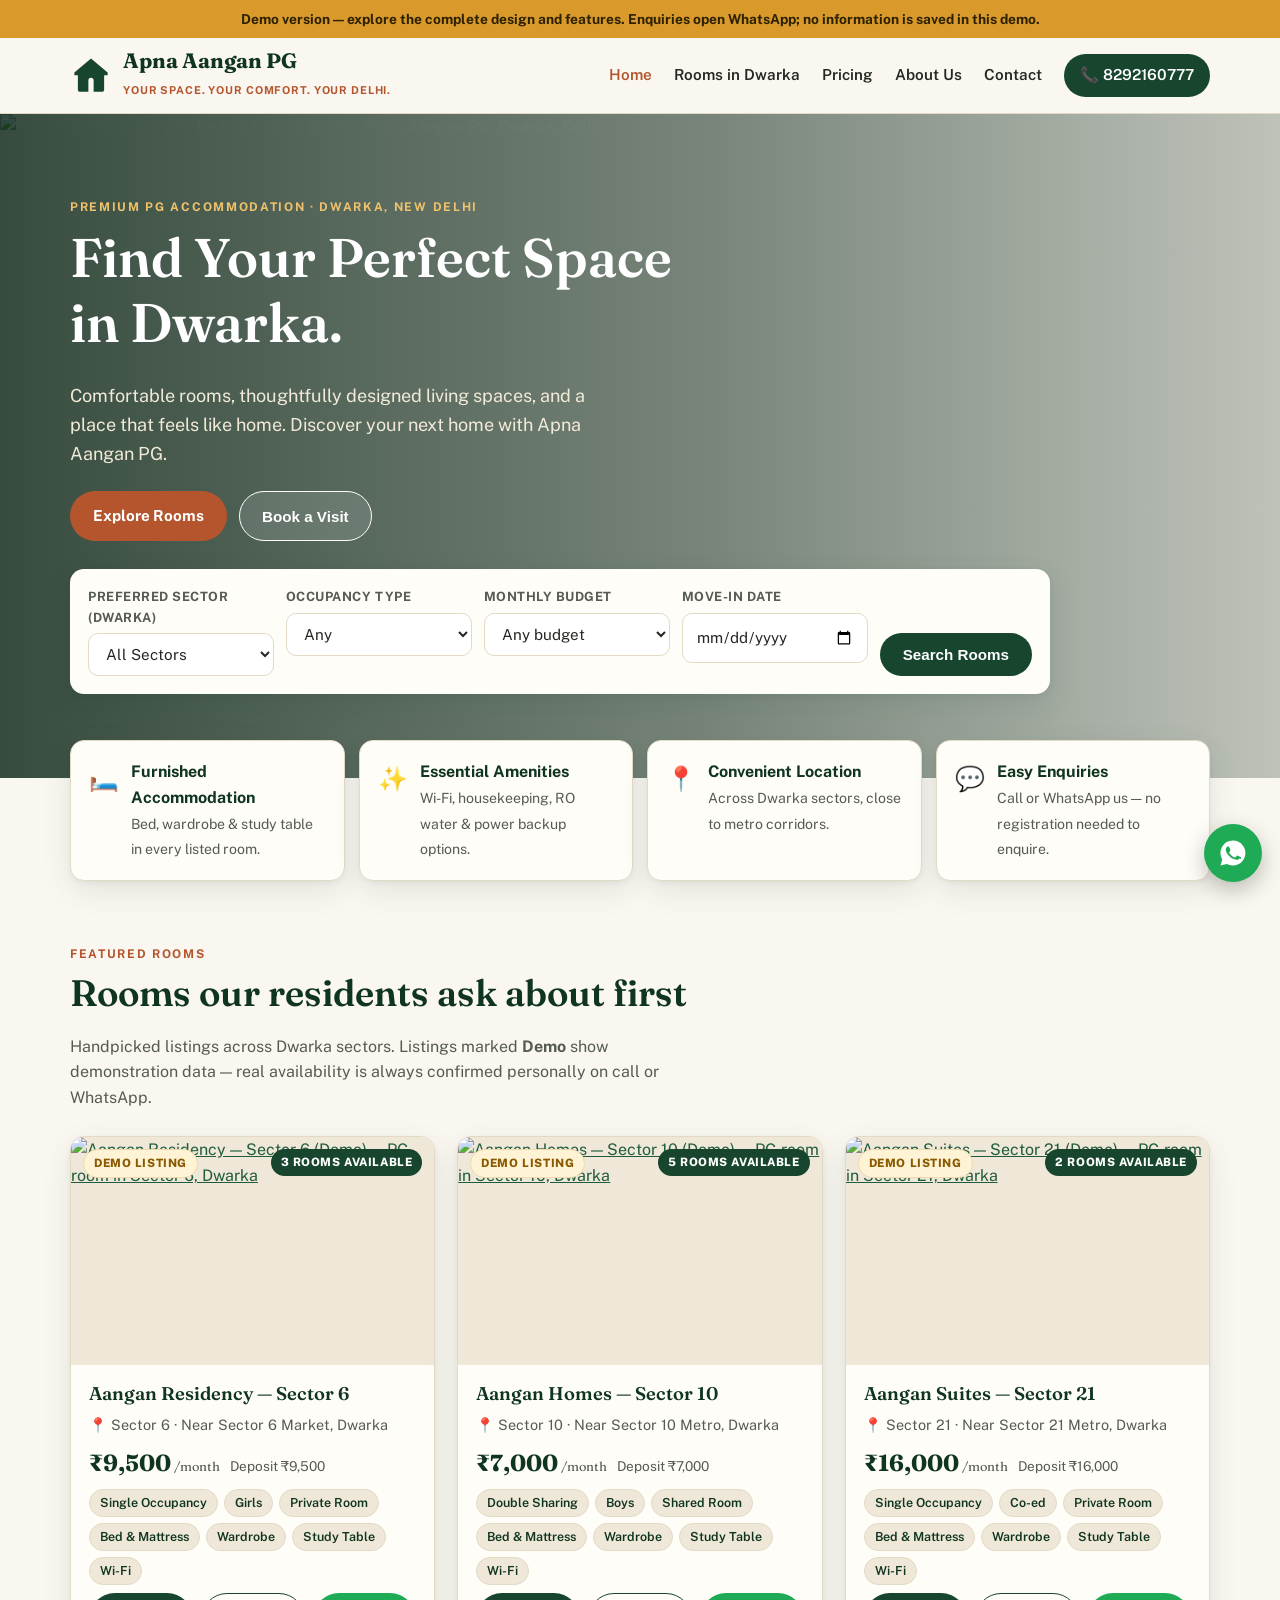
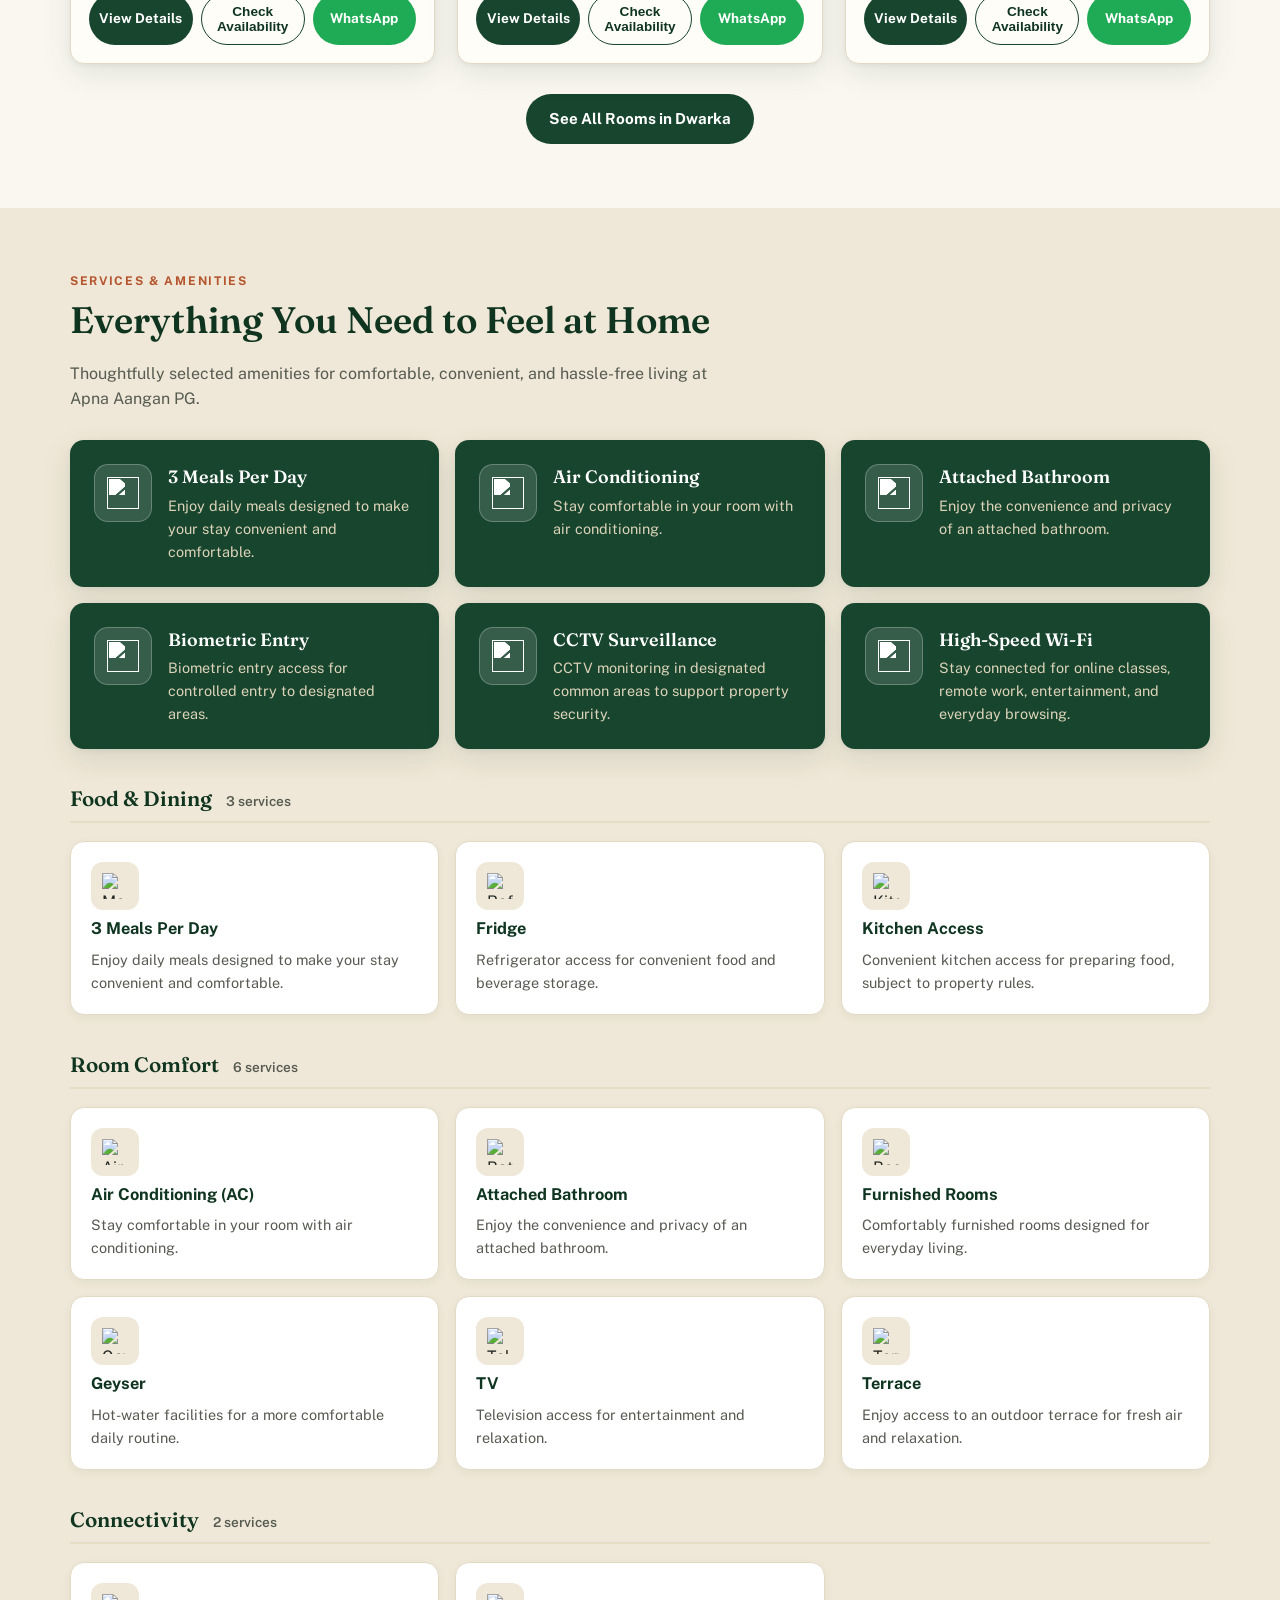
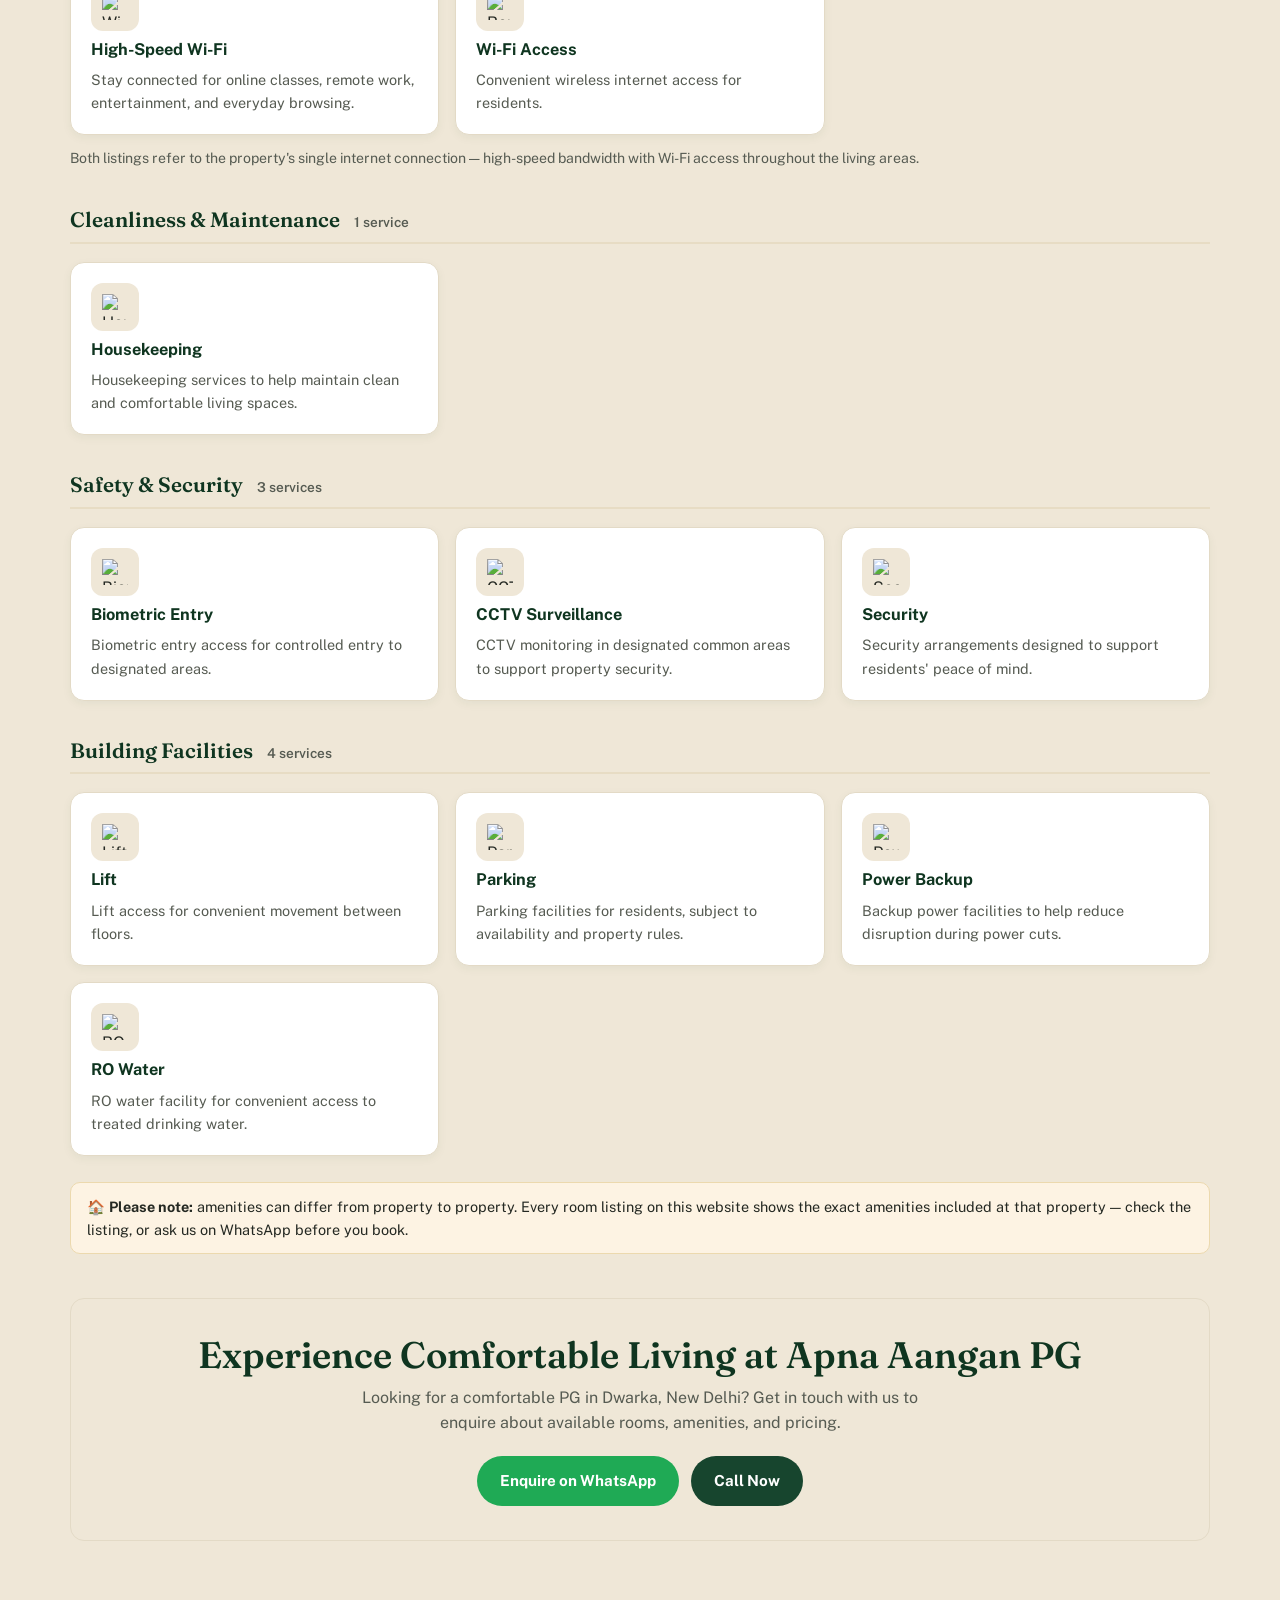
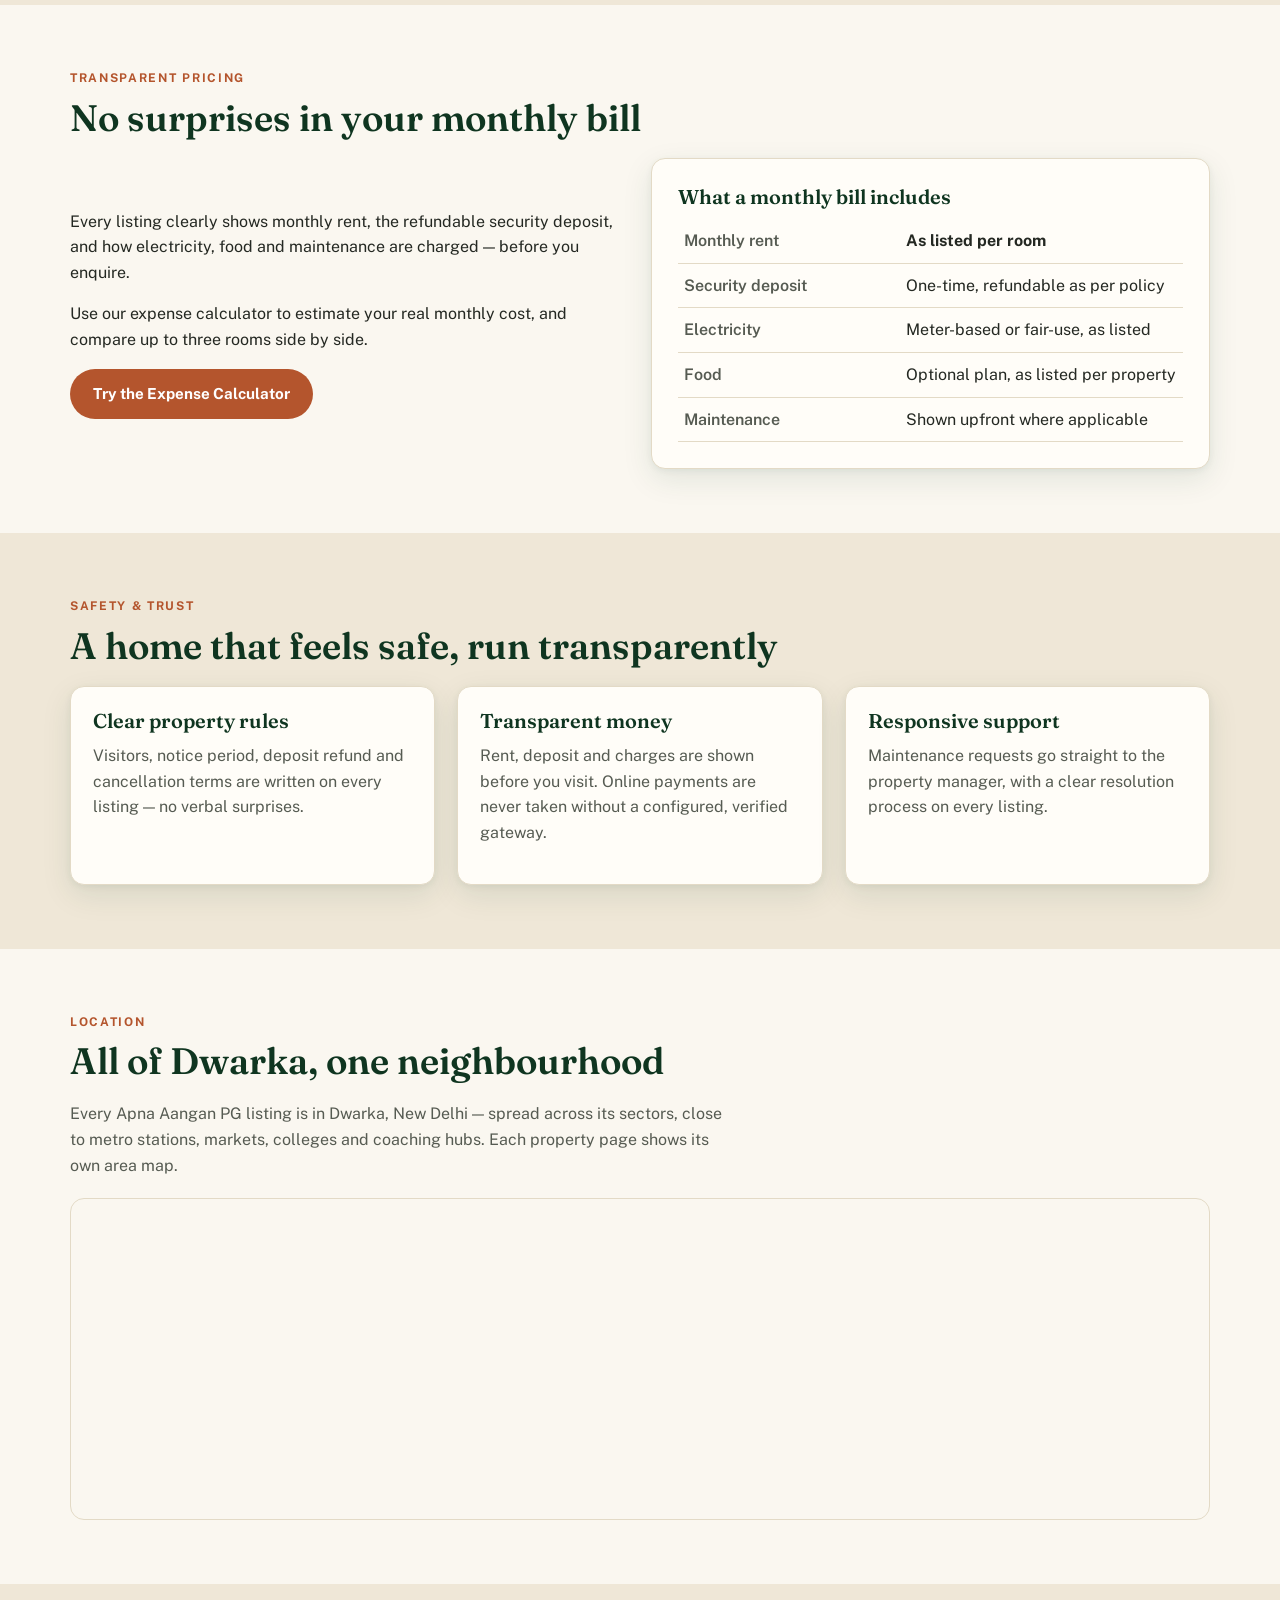
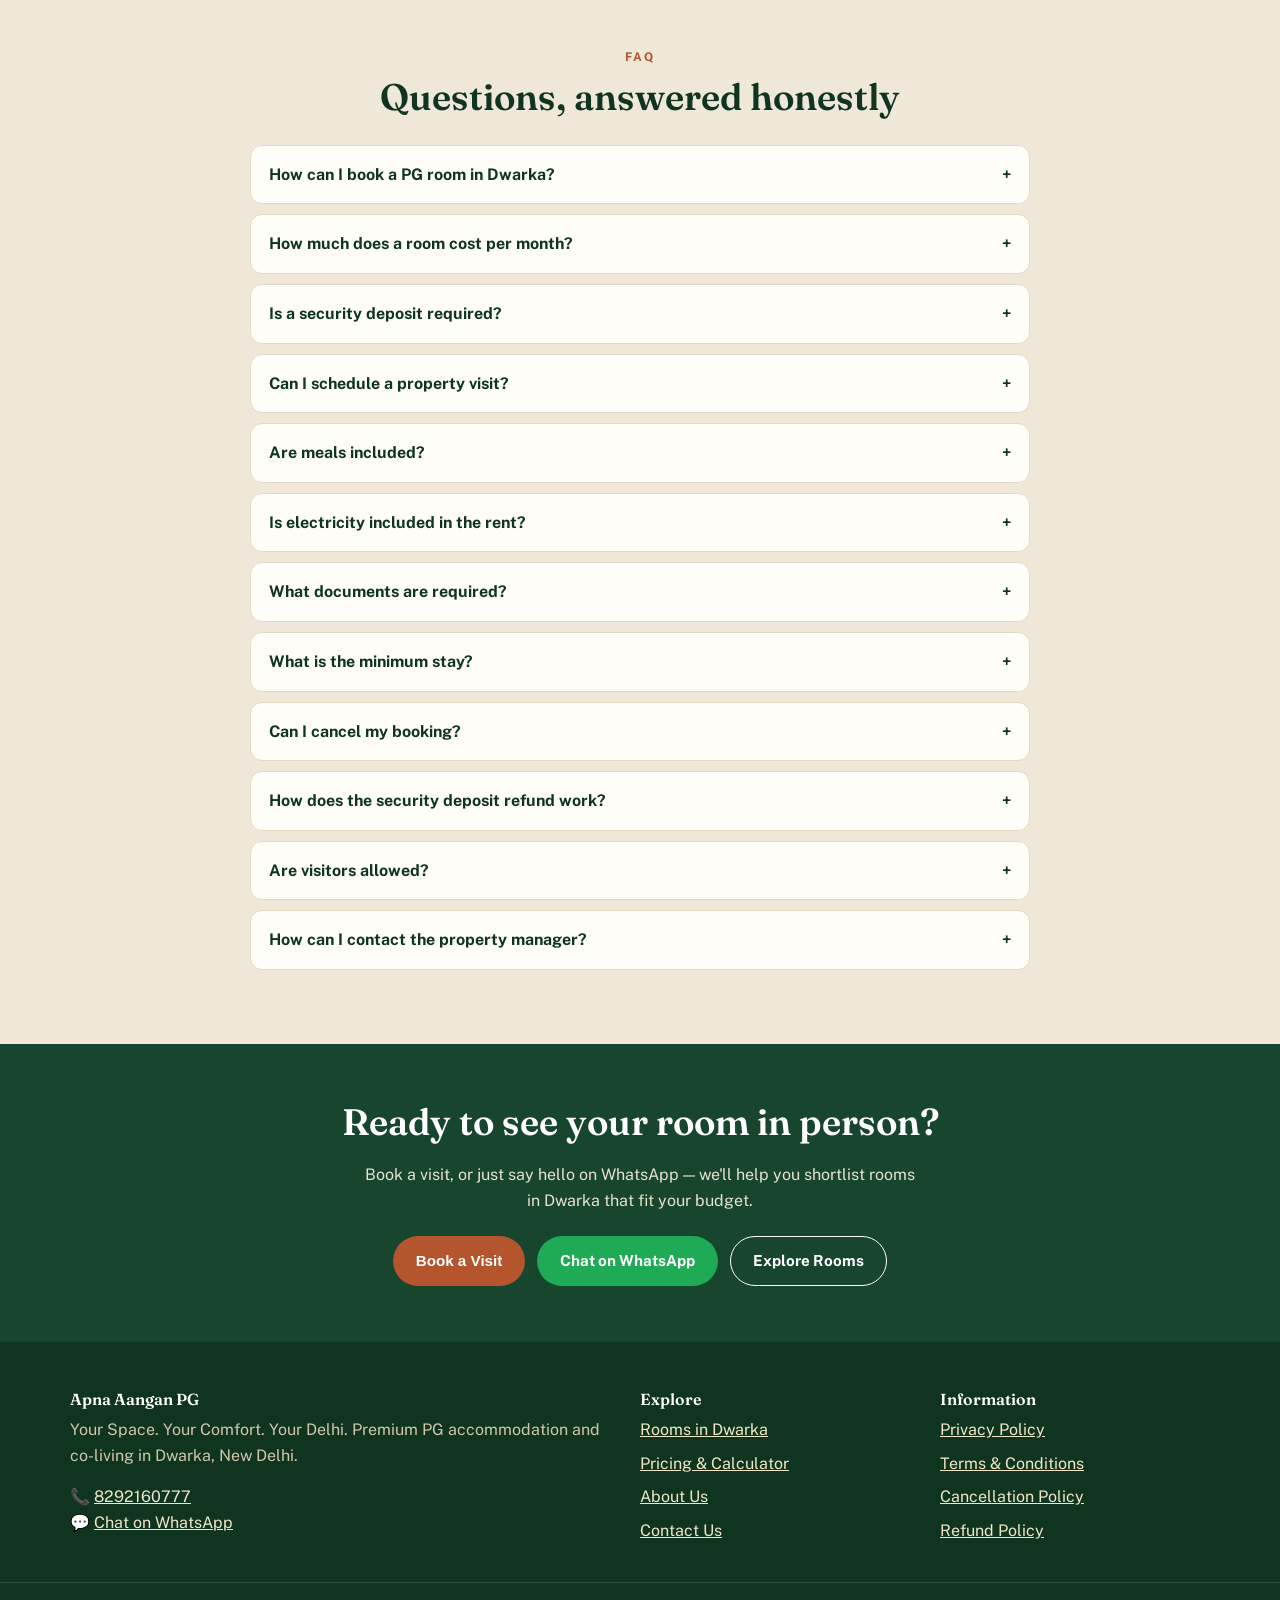
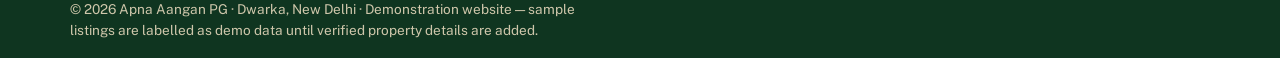
==== index.html @ e8a8e2cc "Add files via upload" ====
<!DOCTYPE html>
<html lang="en">
<head>
<meta charset="UTF-8">
<meta name="viewport" content="width=device-width, initial-scale=1.0">
<title>PG in Dwarka Delhi — Apna Aangan PG | Furnished Paying Guest Accommodation in Dwarka, New Delhi</title>
<meta name="description" content="Apna Aangan PG — comfortable furnished PG accommodation in Dwarka, New Delhi. Single, double & triple sharing rooms for students and working professionals. Transparent pricing, easy enquiries on call & WhatsApp.">
<meta property="og:title" content="Apna Aangan PG — Your Space. Your Comfort. Your Delhi.">
<meta property="og:description" content="Find your perfect space in Dwarka. Furnished PG rooms, transparent pricing, easy enquiries.">
<meta property="og:type" content="website">
<meta property="og:image" content="https://images.unsplash.com/photo-1595526114035-0d45ed16cfbf?auto=format&fit=crop&w=1200&q=80">
<link rel="canonical" href="">
<link rel="preconnect" href="https://fonts.googleapis.com">
<link href="https://fonts.googleapis.com/css2?family=Fraunces:wght@500;600;700&family=Public+Sans:wght@400;600;700;800&display=swap" rel="stylesheet">
<link rel="stylesheet" href="styles.css">
<script type="application/ld+json">
{"@context":"https://schema.org","@type":"LodgingBusiness","name":"Apna Aangan PG","slogan":"Your Space. Your Comfort. Your Delhi.","telephone":"+918292160777","address":{"@type":"PostalAddress","addressLocality":"Dwarka","addressRegion":"Delhi","addressCountry":"IN"},"areaServed":"Dwarka, New Delhi","priceRange":"₹₹"}
</script>
</head>
<body>
<section class="hero">
  <img class="hero-img" src="images/room-single.jpg" style="object-position:center 32%" alt="Furnished PG room with bed and study desk — Apna Aangan PG, Dwarka, Delhi" fetchpriority="high">
  <div class="hero-shade"></div>
  <div class="container">
    <p class="eyebrow" style="color:#f0c26b">Premium PG Accommodation · Dwarka, New Delhi</p>
    <h1>Find Your Perfect Space in Dwarka.</h1>
    <p class="lead">Comfortable rooms, thoughtfully designed living spaces, and a place that feels like home. Discover your next home with Apna Aangan PG.</p>
    <div style="display:flex;gap:12px;flex-wrap:wrap;margin-top:22px">
      <a class="btn btn-accent" href="rooms.html">Explore Rooms</a>
      <button class="btn btn-outline" style="background:rgba(255,255,255,.12);color:#fff;border-color:#fff" onclick="openVisit()">Book a Visit</button>
    </div>
    <form class="hero-search" id="heroSearch">
      <div class="field"><label>Preferred Sector (Dwarka)</label><select name="sector" id="sectorSelect"><option value="">All Sectors</option></select></div>
      <div class="field"><label>Occupancy Type</label><select name="occupancy"><option value="">Any</option><option>Single Occupancy</option><option>Double Sharing</option><option>Triple Sharing</option></select></div>
      <div class="field"><label>Monthly Budget</label><select name="budget"><option value="">Any budget</option><option value="7000">Up to ₹7,000</option><option value="10000">Up to ₹10,000</option><option value="13000">Up to ₹13,000</option><option value="20000">Up to ₹20,000</option></select></div>
      <div class="field"><label>Move-in Date</label><input type="date" name="movein"></div>
      <button class="btn btn-primary" type="submit">Search Rooms</button>
    </form>
  </div>
</section>

<div class="container">
  <div class="trust-strip">
    <div class="trust-item"><span class="ic">🛏️</span><div><strong>Furnished Accommodation</strong><span class="muted small">Bed, wardrobe & study table in every listed room.</span></div></div>
    <div class="trust-item"><span class="ic">✨</span><div><strong>Essential Amenities</strong><span class="muted small">Wi-Fi, housekeeping, RO water & power backup options.</span></div></div>
    <div class="trust-item"><span class="ic">📍</span><div><strong>Convenient Location</strong><span class="muted small">Across Dwarka sectors, close to metro corridors.</span></div></div>
    <div class="trust-item"><span class="ic">💬</span><div><strong>Easy Enquiries</strong><span class="muted small">Call or WhatsApp us — no registration needed to enquire.</span></div></div>
  </div>
</div>

<section class="section">
  <div class="container">
    <p class="eyebrow">Featured Rooms</p>
    <h2>Rooms our residents ask about first</h2>
    <p class="muted" style="max-width:640px">Handpicked listings across Dwarka sectors. Listings marked <strong>Demo</strong> show demonstration data — real availability is always confirmed personally on call or WhatsApp.</p>
    <div class="grid grid-3" id="featuredGrid" style="margin-top:26px"><div class="skeleton"></div><div class="skeleton"></div><div class="skeleton"></div></div>
    <div class="center" style="margin-top:30px"><a class="btn btn-primary" href="rooms.html">See All Rooms in Dwarka</a></div>
  </div>
</section>

<section class="section alt" id="services" aria-label="Services and amenities">
  <div class="container">
    <p class="eyebrow">Services & Amenities</p>
    <h2>Everything You Need to Feel at Home</h2>
    <p class="muted" style="max-width:640px">Thoughtfully selected amenities for comfortable, convenient, and hassle-free living at Apna Aangan PG.</p>

    <div class="svc-featured">
      <div class="svc-feature"><div class="fic"><img src="icons/utensils.svg" alt=""></div><div><h3>3 Meals Per Day</h3><p>Enjoy daily meals designed to make your stay convenient and comfortable.</p></div></div>
      <div class="svc-feature"><div class="fic"><img src="icons/snowflake.svg" alt=""></div><div><h3>Air Conditioning</h3><p>Stay comfortable in your room with air conditioning.</p></div></div>
      <div class="svc-feature"><div class="fic"><img src="icons/bath.svg" alt=""></div><div><h3>Attached Bathroom</h3><p>Enjoy the convenience and privacy of an attached bathroom.</p></div></div>
      <div class="svc-feature"><div class="fic"><img src="icons/fingerprint.svg" alt=""></div><div><h3>Biometric Entry</h3><p>Biometric entry access for controlled entry to designated areas.</p></div></div>
      <div class="svc-feature"><div class="fic"><img src="icons/cctv.svg" alt=""></div><div><h3>CCTV Surveillance</h3><p>CCTV monitoring in designated common areas to support property security.</p></div></div>
      <div class="svc-feature"><div class="fic"><img src="icons/wifi.svg" alt=""></div><div><h3>High-Speed Wi-Fi</h3><p>Stay connected for online classes, remote work, entertainment, and everyday browsing.</p></div></div>
    </div>

    <div class="svc-cat">
      <div class="svc-cat-head"><h3>Food & Dining</h3><span>3 services</span></div>
      <div class="svc-grid">
        <div class="svc-card"><div class="ic"><img src="icons/utensils.svg" alt="Meals icon"></div><h4>3 Meals Per Day</h4><p>Enjoy daily meals designed to make your stay convenient and comfortable.</p></div>
        <div class="svc-card"><div class="ic"><img src="icons/refrigerator.svg" alt="Refrigerator icon"></div><h4>Fridge</h4><p>Refrigerator access for convenient food and beverage storage.</p></div>
        <div class="svc-card"><div class="ic"><img src="icons/cooking-pot.svg" alt="Kitchen icon"></div><h4>Kitchen Access</h4><p>Convenient kitchen access for preparing food, subject to property rules.</p></div>
      </div>
    </div>

    <div class="svc-cat">
      <div class="svc-cat-head"><h3>Room Comfort</h3><span>6 services</span></div>
      <div class="svc-grid">
        <div class="svc-card"><div class="ic"><img src="icons/snowflake.svg" alt="Air conditioning icon"></div><h4>Air Conditioning (AC)</h4><p>Stay comfortable in your room with air conditioning.</p></div>
        <div class="svc-card"><div class="ic"><img src="icons/bath.svg" alt="Bathroom icon"></div><h4>Attached Bathroom</h4><p>Enjoy the convenience and privacy of an attached bathroom.</p></div>
        <div class="svc-card"><div class="ic"><img src="icons/bed-double.svg" alt="Bed icon"></div><h4>Furnished Rooms</h4><p>Comfortably furnished rooms designed for everyday living.</p></div>
        <div class="svc-card"><div class="ic"><img src="icons/thermometer.svg" alt="Geyser icon"></div><h4>Geyser</h4><p>Hot-water facilities for a more comfortable daily routine.</p></div>
        <div class="svc-card"><div class="ic"><img src="icons/tv.svg" alt="Television icon"></div><h4>TV</h4><p>Television access for entertainment and relaxation.</p></div>
        <div class="svc-card"><div class="ic"><img src="icons/sun.svg" alt="Terrace icon"></div><h4>Terrace</h4><p>Enjoy access to an outdoor terrace for fresh air and relaxation.</p></div>
      </div>
    </div>

    <div class="svc-cat">
      <div class="svc-cat-head"><h3>Connectivity</h3><span>2 services</span></div>
      <div class="svc-grid">
        <div class="svc-card"><div class="ic"><img src="icons/wifi.svg" alt="Wi-Fi icon"></div><h4>High-Speed Wi-Fi</h4><p>Stay connected for online classes, remote work, entertainment, and everyday browsing.</p></div>
        <div class="svc-card"><div class="ic"><img src="icons/router.svg" alt="Router icon"></div><h4>Wi-Fi Access</h4><p>Convenient wireless internet access for residents.</p></div>
      </div>
      <p class="small muted" style="margin-top:12px">Both listings refer to the property's single internet connection — high-speed bandwidth with Wi-Fi access throughout the living areas.</p>
    </div>

    <div class="svc-cat">
      <div class="svc-cat-head"><h3>Cleanliness & Maintenance</h3><span>1 service</span></div>
      <div class="svc-grid">
        <div class="svc-card"><div class="ic"><img src="icons/sparkles.svg" alt="Housekeeping icon"></div><h4>Housekeeping</h4><p>Housekeeping services to help maintain clean and comfortable living spaces.</p></div>
      </div>
    </div>

    <div class="svc-cat">
      <div class="svc-cat-head"><h3>Safety & Security</h3><span>3 services</span></div>
      <div class="svc-grid">
        <div class="svc-card"><div class="ic"><img src="icons/fingerprint.svg" alt="Biometric entry icon"></div><h4>Biometric Entry</h4><p>Biometric entry access for controlled entry to designated areas.</p></div>
        <div class="svc-card"><div class="ic"><img src="icons/cctv.svg" alt="CCTV icon"></div><h4>CCTV Surveillance</h4><p>CCTV monitoring in designated common areas to support property security.</p></div>
        <div class="svc-card"><div class="ic"><img src="icons/shield-check.svg" alt="Security icon"></div><h4>Security</h4><p>Security arrangements designed to support residents' peace of mind.</p></div>
      </div>
    </div>

    <div class="svc-cat">
      <div class="svc-cat-head"><h3>Building Facilities</h3><span>4 services</span></div>
      <div class="svc-grid">
        <div class="svc-card"><div class="ic"><img src="icons/arrow-up-down.svg" alt="Lift icon"></div><h4>Lift</h4><p>Lift access for convenient movement between floors.</p></div>
        <div class="svc-card"><div class="ic"><img src="icons/car-front.svg" alt="Parking icon"></div><h4>Parking</h4><p>Parking facilities for residents, subject to availability and property rules.</p></div>
        <div class="svc-card"><div class="ic"><img src="icons/battery-charging.svg" alt="Power backup icon"></div><h4>Power Backup</h4><p>Backup power facilities to help reduce disruption during power cuts.</p></div>
        <div class="svc-card"><div class="ic"><img src="icons/glass-water.svg" alt="RO water icon"></div><h4>RO Water</h4><p>RO water facility for convenient access to treated drinking water.</p></div>
      </div>
    </div>

    <div class="svc-note">🏠 <strong>Please note:</strong> amenities can differ from property to property. Every room listing on this website shows the exact amenities included at that property — check the listing, or ask us on WhatsApp before you book.</div>

    <div class="svc-cta">
      <h2>Experience Comfortable Living at Apna Aangan PG</h2>
      <p>Looking for a comfortable PG in Dwarka, New Delhi? Get in touch with us to enquire about available rooms, amenities, and pricing.</p>
      <div style="display:flex;gap:12px;justify-content:center;flex-wrap:wrap">
        <a class="btn btn-wa" href="https://wa.me/918292160777" target="_blank" rel="noopener">Enquire on WhatsApp</a>
        <a class="btn btn-primary" href="tel:+918292160777">Call Now</a>
      </div>
    </div>
  </div>
</section>

<section class="section">
  <div class="container">
    <p class="eyebrow">Transparent Pricing</p>
    <h2>No surprises in your monthly bill</h2>
    <div class="grid grid-2" style="align-items:center">
      <div>
        <p>Every listing clearly shows monthly rent, the refundable security deposit, and how electricity, food and maintenance are charged — before you enquire.</p>
        <p>Use our expense calculator to estimate your real monthly cost, and compare up to three rooms side by side.</p>
        <a class="btn btn-accent" href="pricing.html">Try the Expense Calculator</a>
      </div>
      <div class="calc">
        <h3 style="margin-bottom:10px">What a monthly bill includes</h3>
        <table class="info">
          <tr><td>Monthly rent</td><td><strong>As listed per room</strong></td></tr>
          <tr><td>Security deposit</td><td>One-time, refundable as per policy</td></tr>
          <tr><td>Electricity</td><td>Meter-based or fair-use, as listed</td></tr>
          <tr><td>Food</td><td>Optional plan, as listed per property</td></tr>
          <tr><td>Maintenance</td><td>Shown upfront where applicable</td></tr>
        </table>
      </div>
    </div>
  </div>
</section>

<section class="section alt">
  <div class="container">
    <p class="eyebrow">Safety & Trust</p>
    <h2>A home that feels safe, run transparently</h2>
    <div class="grid grid-3">
      <div class="amen-card"><h3>Clear property rules</h3><p class="muted">Visitors, notice period, deposit refund and cancellation terms are written on every listing — no verbal surprises.</p></div>
      <div class="amen-card"><h3>Transparent money</h3><p class="muted">Rent, deposit and charges are shown before you visit. Online payments are never taken without a configured, verified gateway.</p></div>
      <div class="amen-card"><h3>Responsive support</h3><p class="muted">Maintenance requests go straight to the property manager, with a clear resolution process on every listing.</p></div>
    </div>
  </div>
</section>

<section class="section">
  <div class="container">
    <p class="eyebrow">Location</p>
    <h2>All of Dwarka, one neighbourhood</h2>
    <p class="muted" style="max-width:660px">Every Apna Aangan PG listing is in Dwarka, New Delhi — spread across its sectors, close to metro stations, markets, colleges and coaching hubs. Each property page shows its own area map.</p>
    <div class="map-frame" style="margin-top:20px"><iframe title="Map of Dwarka, New Delhi" loading="lazy" src="https://www.openstreetmap.org/export/embed.html?bbox=77.0000%2C28.5400%2C77.0900%2C28.6200&layer=mapnik&marker=28.5823%2C77.0500"></iframe></div>
  </div>
</section>

<section class="section alt">
  <div class="container" style="max-width:820px">
    <p class="eyebrow center">FAQ</p>
    <h2 class="center" style="margin-bottom:26px">Questions, answered honestly</h2>
    <div id="faqList"></div>
  </div>
</section>

<section class="section" style="background:var(--green);padding:56px 0">
  <div class="container center">
    <h2 style="color:#fff">Ready to see your room in person?</h2>
    <p style="color:#e9e2cf;max-width:560px;margin:0 auto 22px">Book a visit, or just say hello on WhatsApp — we'll help you shortlist rooms in Dwarka that fit your budget.</p>
    <div style="display:flex;gap:12px;justify-content:center;flex-wrap:wrap">
      <button class="btn btn-accent" onclick="openVisit()">Book a Visit</button>
      <a class="btn btn-wa" id="ctaWa" target="_blank" rel="noopener" href="#">Chat on WhatsApp</a>
      <a class="btn btn-outline" style="color:#fff;border-color:#fff" href="rooms.html">Explore Rooms</a>
    </div>
  </div>
</section>

<div class="mobile-bar">
  <a href="tel:+918292160777">📞 Call</a>
  <a class="wa" id="mbWa" target="_blank" rel="noopener" href="#">💬 WhatsApp</a>
  <a href="#" onclick="openVisit();return false;">📅 Book a Visit</a>
</div>

<script src="demo-data.js"></script>
<script src="app.js"></script>
<script>
const FAQS = [
  ['How can I book a PG room in Dwarka?', 'Search rooms, open a listing and tap Check Availability, or message us on WhatsApp. We confirm availability personally, you visit the property, and booking is completed with the deposit as per the written terms on the listing. An online enquiry by itself does not reserve a room.'],
  ['How much does a room cost per month?', 'It depends on the sector, room type and occupancy. Every listing shows its exact rent and deposit. Sample range on this demo site: triple sharing from around ₹5,500/month to premium single rooms around ₹16,000/month — always confirm the live rate for the property you pick.'],
  ['Is a security deposit required?', 'Yes, typically one month\u2019s rent, refundable as per the deposit refund terms written on each listing. The exact amount is shown before you book.'],
  ['Can I schedule a property visit?', 'Yes — use Book a Visit on any page, pick a date and time slot, and we confirm on your phone. Visits are free.'],
  ['Are meals included?', 'Some properties include meals, others offer an optional food plan at a listed monthly charge. Each listing states this clearly.'],
  ['Is electricity included in the rent?', 'It varies: some listings include electricity up to a fair-use limit, others charge by sub-meter reading. The listing page states which applies.'],
  ['What documents are required?', 'Typically a government ID (Aadhaar/PAN/passport), a photograph, and college/office ID where applicable. The manager confirms the exact list before move-in.'],
  ['What is the minimum stay?', 'Shown on each listing — commonly 1 to 3 months.'],
  ['Can I cancel my booking?', 'Yes, as per the cancellation terms on your booking confirmation and our Cancellation Policy page.'],
  ['How does the security deposit refund work?', 'After move-out and dues adjustment, refunds are processed within the period stated on the listing (commonly 15–21 days) to your bank account.'],
  ['Are visitors allowed?', 'Most properties allow day visitors in common areas with prior intimation. Exact visitor and curfew rules are on each listing.'],
  ['How can I contact the property manager?', 'Call or WhatsApp 8292160777, use any enquiry form on this site, or visit the Contact page.']
];
(async () => {
  await aapInit('home');
  const sectors = [...new Set(AAP.properties.map(p => p.sector))].sort();
  $('#sectorSelect').innerHTML = '<option value="">All Sectors</option>' + sectors.map(s => `<option>${esc(s)}</option>`).join('');
  const featured = AAP.properties.filter(p => p.recommended).slice(0, 3);
  $('#featuredGrid').innerHTML = (featured.length ? featured : AAP.properties.slice(0, 3)).map((p, i) => propertyCard(p, i * 90)).join('');
  $('#faqList').innerHTML = FAQS.map(([q, a]) => `<div class="faq-item"><button class="faq-q">${q}<span>+</span></button><div class="faq-a">${a}</div></div>`).join('');
  wireFaq();
  $('#ctaWa').href = waLink(); $('#mbWa').href = waLink();
  $('#heroSearch').addEventListener('submit', (e) => {
    e.preventDefault();
    const fd = new FormData(e.target);
    const q = new URLSearchParams();
    if (fd.get('sector')) q.set('sector', fd.get('sector'));
    if (fd.get('occupancy')) q.set('occupancy', fd.get('occupancy'));
    if (fd.get('budget')) q.set('maxrent', fd.get('budget'));
    location.href = 'rooms.html?' + q.toString();
  });
})();
</script>
</body>
</html>
---- styles.css ----
/* Apna Aangan PG — premium Indian hospitality design system */
:root{
  --green:#17452e; --green-2:#1f5c3d; --green-dark:#0f3520;
  --ivory:#faf7f0; --beige:#efe7d7; --beige-2:#e7dcc4;
  --terra:#b4552d; --terra-2:#9c4523; --saffron:#d99a2b;
  --ink:#242822; --ink-soft:#565b52; --line:#e3dac6;
  --card:#fffdf8; --danger:#b3352b; --ok:#1e7a3c;
  --shadow:0 10px 30px rgba(23,69,46,.10), 0 2px 6px rgba(23,69,46,.06);
  --radius:14px;
}
*{box-sizing:border-box}
html{scroll-behavior:smooth}
body{margin:0;background:var(--ivory);color:var(--ink);font-family:'Public Sans',system-ui,-apple-system,'Segoe UI',Roboto,sans-serif;font-size:16px;line-height:1.6}
h1,h2,h3,h4{font-family:'Fraunces',Georgia,serif;color:var(--green-dark);line-height:1.2;margin:0 0 .5em;font-weight:600}
h1{font-size:clamp(2rem,5vw,3.4rem)}
h2{font-size:clamp(1.6rem,3.4vw,2.3rem)}
h3{font-size:1.25rem}
p{margin:0 0 1em}
a{color:var(--green-2)}
img{max-width:100%;display:block}
.container{max-width:1180px;margin:0 auto;padding:0 20px}
.section{padding:64px 0}
.section.alt{background:var(--beige)}
.eyebrow{letter-spacing:.14em;text-transform:uppercase;font-size:.75rem;font-weight:700;color:var(--terra);margin-bottom:.6em}
.muted{color:var(--ink-soft)}
.small{font-size:.88rem}
.center{text-align:center}

.demo-strip{background:var(--saffron);color:#2d2100;text-align:center;padding:8px 16px;font-size:.86rem;font-weight:700}

/* header */
.site-header{position:sticky;top:0;z-index:60;background:rgba(250,247,240,.96);backdrop-filter:blur(8px);border-bottom:1px solid var(--line)}
.site-header .container{display:flex;align-items:center;gap:18px;padding-top:12px;padding-bottom:12px}
.brand{display:flex;align-items:center;gap:11px;text-decoration:none;color:var(--green-dark)}
.brand .mark{width:42px;height:42px;flex:none}
.brand .brand-name{font-family:'Fraunces',serif;font-size:1.3rem;font-weight:700;line-height:1.05}
.brand .brand-tag{font-size:.68rem;letter-spacing:.08em;color:var(--terra);text-transform:uppercase;font-weight:700}
.main-nav{margin-left:auto;display:flex;gap:22px;align-items:center}
.main-nav a{text-decoration:none;color:var(--ink);font-weight:600;font-size:.95rem}
.main-nav a:hover,.main-nav a.active{color:var(--terra)}
.header-call{display:inline-flex;align-items:center;gap:8px;background:var(--green);color:#fff !important;padding:9px 16px;border-radius:999px}
.nav-toggle{display:none;margin-left:auto;background:none;border:1px solid var(--line);border-radius:10px;padding:8px 12px;font-size:1.05rem;cursor:pointer}
@media(max-width:860px){
  .nav-toggle{display:block}
  .main-nav{display:none;position:absolute;top:100%;left:0;right:0;background:var(--ivory);flex-direction:column;align-items:flex-start;padding:16px 20px;border-bottom:1px solid var(--line);gap:14px}
  .main-nav.open{display:flex}
}

/* buttons */
.btn{display:inline-flex;align-items:center;justify-content:center;gap:8px;border-radius:999px;padding:12px 22px;font-weight:700;font-size:.95rem;text-decoration:none;border:1px solid transparent;cursor:pointer;transition:transform .15s ease, background .15s ease, box-shadow .15s ease}
.btn:active{transform:scale(.98)}
.btn-primary{background:var(--green);color:#fff}
.btn-primary:hover{background:var(--green-2)}
.btn-accent{background:var(--terra);color:#fff}
.btn-accent:hover{background:var(--terra-2)}
.btn-outline{background:transparent;color:var(--green-dark);border-color:var(--green)}
.btn-outline:hover{background:var(--beige)}
.btn-wa{background:#1faa55;color:#fff}
.btn-wa:hover{background:#178a44}
.btn-sm{padding:8px 14px;font-size:.85rem}
.btn-block{width:100%}
.btn:disabled{opacity:.55;cursor:not-allowed}

/* hero */
.hero{position:relative;color:#fff;overflow:hidden}
.hero .hero-img{position:absolute;inset:0;width:100%;height:100%;object-fit:cover}
.hero .hero-shade{position:absolute;inset:0;background:linear-gradient(90deg,rgba(12,38,24,.82) 0%,rgba(12,38,24,.55) 55%,rgba(12,38,24,.25) 100%)}
.hero .container{position:relative;padding-top:84px;padding-bottom:84px}
.hero h1{color:#fff;max-width:640px}
.hero p.lead{font-size:1.13rem;max-width:560px;color:#f2ead8}
.hero-search{background:var(--card);border-radius:var(--radius);padding:18px;display:grid;grid-template-columns:repeat(4,1fr) auto;gap:12px;max-width:980px;box-shadow:var(--shadow);margin-top:28px}
.hero-search label{font-size:.75rem;font-weight:700;letter-spacing:.06em;text-transform:uppercase;color:var(--ink-soft);display:block;margin-bottom:5px}
.hero-search .btn{align-self:end}
@media(max-width:900px){.hero-search{grid-template-columns:1fr 1fr}}
@media(max-width:540px){.hero-search{grid-template-columns:1fr}}

/* forms */
.field label{font-size:.8rem;font-weight:700;letter-spacing:.04em;color:var(--ink-soft);display:block;margin-bottom:5px;text-transform:uppercase}
.field input,.field select,.field textarea{width:100%;padding:11px 13px;border:1px solid var(--line);border-radius:10px;background:#fff;font:inherit;font-size:.95rem;color:var(--ink)}
.field input:focus,.field select:focus,.field textarea:focus{outline:2px solid var(--saffron);outline-offset:1px;border-color:var(--saffron)}
.field .err{color:var(--danger);font-size:.82rem;margin-top:4px;display:none}
.field.invalid input,.field.invalid select,.field.invalid textarea{border-color:var(--danger)}
.field.invalid .err{display:block}
.form-grid{display:grid;grid-template-columns:1fr 1fr;gap:14px}
@media(max-width:640px){.form-grid{grid-template-columns:1fr}}
.form-note{background:#fdf3e3;border:1px solid #ecd9ae;border-radius:10px;padding:10px 14px;font-size:.88rem}
.form-success{background:#e9f6ec;border:1px solid #bfe3c8;border-radius:10px;padding:12px 16px;color:var(--ok);font-weight:600}
.form-error{background:#fdeeec;border:1px solid #f0c4bf;border-radius:10px;padding:12px 16px;color:var(--danger);font-weight:600}

/* trust strip */
.trust-strip{display:grid;grid-template-columns:repeat(4,1fr);gap:14px;margin-top:-38px;position:relative;z-index:5}
.trust-item{background:var(--card);border:1px solid var(--line);border-radius:var(--radius);padding:18px;display:flex;gap:12px;align-items:flex-start;box-shadow:var(--shadow)}
.trust-item .ic{font-size:1.5rem}
.trust-item strong{display:block;color:var(--green-dark)}
@media(max-width:900px){.trust-strip{grid-template-columns:1fr 1fr}}
@media(max-width:520px){.trust-strip{grid-template-columns:1fr}}

/* cards */
.grid{display:grid;gap:22px}
.grid-3{grid-template-columns:repeat(3,1fr)}
.grid-2{grid-template-columns:repeat(2,1fr)}
@media(max-width:980px){.grid-3{grid-template-columns:repeat(2,1fr)}}
@media(max-width:640px){.grid-3,.grid-2{grid-template-columns:1fr}}
.prop-card{background:var(--card);border:1px solid var(--line);border-radius:var(--radius);overflow:hidden;box-shadow:var(--shadow);display:flex;flex-direction:column;animation:rise .5s ease both}
.prop-card .ph{position:relative;aspect-ratio:16/10;overflow:hidden;background:var(--beige)}
.prop-card .ph img{width:100%;height:100%;object-fit:cover;transition:transform .4s ease}
.prop-card:hover .ph img{transform:scale(1.04)}
.badge{position:absolute;padding:4px 10px;border-radius:999px;font-size:.72rem;font-weight:800;letter-spacing:.05em;text-transform:uppercase}
.badge-demo{top:12px;left:12px;background:#fff3d6;color:#8a5a00;border:1px solid #ecd9ae}
.badge-avail{top:12px;right:12px;background:var(--green);color:#fff}
.badge-avail.full{background:#6b6f66}
.prop-card .body{padding:18px;display:flex;flex-direction:column;gap:8px;flex:1}
.prop-card h3{margin:0;font-size:1.15rem}
.prop-card .loc{color:var(--ink-soft);font-size:.9rem}
.rent-row{display:flex;align-items:baseline;gap:10px;flex-wrap:wrap}
.rent{font-family:'Fraunces',serif;font-size:1.45rem;color:var(--green-dark);font-weight:700}
.rent small{font-size:.8rem;color:var(--ink-soft);font-family:inherit;font-weight:400}
.deposit{font-size:.85rem;color:var(--ink-soft)}
.chips{display:flex;flex-wrap:wrap;gap:6px}
.chip{background:var(--beige);border:1px solid var(--line);border-radius:999px;padding:3px 10px;font-size:.78rem;font-weight:600;color:var(--green-dark)}
.card-actions{display:flex;gap:8px;margin-top:auto;flex-wrap:wrap}
.card-actions .btn{flex:1;padding:10px 8px;font-size:.85rem}
@keyframes rise{from{opacity:0;transform:translateY(14px)}to{opacity:1;transform:none}}
@media(prefers-reduced-motion:reduce){*{animation:none !important;transition:none !important}html{scroll-behavior:auto}}

/* filters */
.filters{background:var(--card);border:1px solid var(--line);border-radius:var(--radius);padding:20px;box-shadow:var(--shadow)}
.filters h3{margin-bottom:14px}
.filters .group{margin-bottom:18px}
.checks{display:flex;flex-direction:column;gap:7px}
.checks label{display:flex;gap:9px;align-items:center;font-size:.93rem;cursor:pointer;text-transform:none;letter-spacing:0;color:var(--ink);font-weight:500}
.checks input{width:17px;height:17px;accent-color:var(--green)}
.layout-rooms{display:grid;grid-template-columns:290px 1fr;gap:26px;align-items:start}
@media(max-width:900px){.layout-rooms{grid-template-columns:1fr}}
.toolbar{display:flex;gap:12px;align-items:center;flex-wrap:wrap;margin-bottom:18px}
.toolbar .grow{flex:1}
.empty-state{background:var(--card);border:1.5px dashed var(--beige-2);border-radius:var(--radius);padding:44px 26px;text-align:center}

/* detail page */
.gallery-main{border-radius:var(--radius);overflow:hidden;aspect-ratio:16/9;background:var(--beige);cursor:zoom-in}
.gallery-main img{width:100%;height:100%;object-fit:cover}
.gallery-thumbs{display:flex;gap:10px;margin-top:10px;overflow-x:auto;padding-bottom:4px}
.gallery-thumbs img{width:104px;height:70px;object-fit:cover;border-radius:9px;cursor:pointer;border:2px solid transparent;flex:none}
.gallery-thumbs img.sel{border-color:var(--terra)}
.detail-layout{display:grid;grid-template-columns:1fr 360px;gap:28px;align-items:start}
@media(max-width:940px){.detail-layout{grid-template-columns:1fr}}
.sticky-box{position:sticky;top:92px;background:var(--card);border:1px solid var(--line);border-radius:var(--radius);padding:22px;box-shadow:var(--shadow)}
@media(max-width:940px){.sticky-box{position:static}}
.kv{display:grid;grid-template-columns:1fr 1fr;gap:10px 18px}
.kv div{background:#fff;border:1px solid var(--line);border-radius:10px;padding:10px 13px}
.kv span{display:block;font-size:.72rem;text-transform:uppercase;letter-spacing:.07em;color:var(--ink-soft);font-weight:700}
.kv strong{color:var(--green-dark)}
table.info{width:100%;border-collapse:collapse}
table.info td{padding:9px 6px;border-bottom:1px solid var(--line);vertical-align:top}
table.info td:first-child{color:var(--ink-soft);width:44%;font-weight:600}
.map-frame{border:1px solid var(--line);border-radius:var(--radius);overflow:hidden}
.map-frame iframe{width:100%;height:320px;border:0;display:block}

/* lightbox + modal */
.lightbox,.modal-wrap{position:fixed;inset:0;background:rgba(15,25,18,.9);z-index:200;display:none;align-items:center;justify-content:center;padding:18px}
.lightbox.open,.modal-wrap.open{display:flex}
.lightbox img{max-width:94vw;max-height:86vh;border-radius:10px}
.lb-btn{position:absolute;top:50%;transform:translateY(-50%);background:rgba(255,255,255,.15);border:1px solid rgba(255,255,255,.4);color:#fff;width:46px;height:46px;border-radius:50%;font-size:1.3rem;cursor:pointer}
.lb-prev{left:16px}.lb-next{right:16px}
.lb-close{position:absolute;top:16px;right:16px;transform:none}
.modal{background:var(--ivory);border-radius:16px;max-width:560px;width:100%;max-height:92vh;overflow:auto;padding:26px;box-shadow:var(--shadow)}
.modal h3{margin-bottom:4px}
.modal .x{float:right;background:none;border:none;font-size:1.4rem;cursor:pointer;color:var(--ink-soft)}

/* faq */
.faq-item{background:var(--card);border:1px solid var(--line);border-radius:12px;margin-bottom:10px;overflow:hidden}
.faq-q{width:100%;text-align:left;background:none;border:none;padding:16px 18px;font:inherit;font-weight:700;color:var(--green-dark);cursor:pointer;display:flex;justify-content:space-between;gap:12px}
.faq-a{display:none;padding:0 18px 16px;color:var(--ink-soft)}
.faq-item.open .faq-a{display:block}
.faq-item.open .faq-q span{transform:rotate(45deg)}
.faq-q span{transition:transform .2s}

/* amenities */
.amen-grid{display:grid;grid-template-columns:repeat(3,1fr);gap:16px}
@media(max-width:900px){.amen-grid{grid-template-columns:repeat(2,1fr)}}
@media(max-width:520px){.amen-grid{grid-template-columns:1fr}}
.amen-card{background:var(--card);border:1px solid var(--line);border-radius:var(--radius);padding:22px;box-shadow:var(--shadow)}
.amen-card .ic{font-size:1.7rem;margin-bottom:8px}

/* services & amenities */
.svc-featured{display:grid;grid-template-columns:repeat(3,1fr);gap:16px;margin:28px 0 8px}
@media(max-width:900px){.svc-featured{grid-template-columns:repeat(2,1fr)}}
@media(max-width:520px){.svc-featured{grid-template-columns:1fr}}
.svc-feature{background:var(--green);border-radius:var(--radius);padding:24px;color:#f2ead8;display:flex;gap:16px;align-items:flex-start;box-shadow:var(--shadow);transition:transform .2s ease, box-shadow .2s ease}
.svc-feature:hover{transform:translateY(-4px)}
.svc-feature .fic{width:58px;height:58px;flex:none;background:rgba(255,255,255,.13);border:1px solid rgba(255,255,255,.25);border-radius:14px;display:flex;align-items:center;justify-content:center}
.svc-feature .fic img{width:32px;height:32px;filter:brightness(0) invert(1)}
.svc-feature h3{color:#fff;margin:2px 0 6px;font-size:1.12rem}
.svc-feature p{margin:0;font-size:.9rem;color:#ddd3b8}
.svc-cat{margin-top:38px}
.svc-cat-head{display:flex;align-items:baseline;gap:14px;border-bottom:2px solid var(--beige-2);padding-bottom:8px;margin-bottom:18px}
.svc-cat-head h3{margin:0;font-size:1.3rem}
.svc-cat-head span{color:var(--ink-soft);font-size:.85rem;font-weight:600}
.svc-grid{display:grid;grid-template-columns:repeat(3,1fr);gap:16px}
@media(max-width:980px){.svc-grid{grid-template-columns:repeat(2,1fr)}}
@media(max-width:400px){.svc-grid{grid-template-columns:1fr}}
.svc-card{background:#fff;border:1px solid var(--line);border-radius:var(--radius);padding:20px;display:flex;flex-direction:column;gap:9px;box-shadow:0 3px 10px rgba(23,69,46,.05);transition:transform .2s ease, box-shadow .2s ease, border-color .2s ease;height:100%}
.svc-card:hover{transform:translateY(-4px);box-shadow:var(--shadow);border-color:var(--saffron)}
.svc-card .ic{width:48px;height:48px;background:var(--beige);border-radius:12px;display:flex;align-items:center;justify-content:center}
.svc-card .ic img{width:26px;height:26px}
.svc-card h4{font-family:'Public Sans',sans-serif;font-size:1.02rem;font-weight:700;color:var(--green-dark);margin:0}
.svc-card p{margin:0;font-size:.9rem;color:var(--ink-soft)}
.svc-note{background:#fdf3e3;border:1px solid #ecd9ae;border-radius:10px;padding:12px 16px;font-size:.9rem;margin-top:26px}
.svc-cta{background:var(--beige);border:1px solid var(--line);border-radius:var(--radius);padding:34px 26px;text-align:center;margin-top:44px}
.svc-cta h2{margin-bottom:8px}
.svc-cta p{max-width:600px;margin:0 auto 20px;color:var(--ink-soft)}

/* pricing calc */
.calc{background:var(--card);border:1px solid var(--line);border-radius:var(--radius);padding:26px;box-shadow:var(--shadow)}
.calc-total{background:var(--green);color:#fff;border-radius:12px;padding:18px 20px;display:flex;justify-content:space-between;align-items:center;flex-wrap:wrap;gap:10px}
.calc-total .amt{font-family:'Fraunces',serif;font-size:2rem;font-weight:700}
table.compare{width:100%;border-collapse:collapse;background:var(--card)}
table.compare th,table.compare td{border:1px solid var(--line);padding:10px 12px;text-align:left}
table.compare th{background:var(--beige);color:var(--green-dark)}

/* floating + bottom bar */
.wa-float{position:fixed;right:18px;bottom:18px;z-index:90;width:58px;height:58px;border-radius:50%;background:#1faa55;display:flex;align-items:center;justify-content:center;box-shadow:0 8px 22px rgba(0,0,0,.25);text-decoration:none}
.wa-float svg{width:30px;height:30px;fill:#fff}
.mobile-bar{display:none}
@media(max-width:760px){
  .mobile-bar{display:grid;grid-template-columns:1fr 1fr 1fr;position:fixed;left:0;right:0;bottom:0;z-index:95;background:var(--green-dark);padding:8px;gap:8px}
  .mobile-bar a{text-align:center;color:#fff;text-decoration:none;font-weight:700;font-size:.85rem;padding:10px 4px;border-radius:10px;background:rgba(255,255,255,.12)}
  .mobile-bar a.wa{background:#1faa55}
  body{padding-bottom:64px}
  .wa-float{bottom:82px}
}

/* footer */
.site-footer{background:var(--green-dark);color:#e9e2cf;margin-top:0}
.site-footer a{color:#f0e6c8}
.site-footer .container{padding-top:48px;padding-bottom:30px;display:grid;grid-template-columns:2fr 1fr 1fr;gap:30px}
@media(max-width:760px){.site-footer .container{grid-template-columns:1fr}}
.site-footer h4{color:#fff;font-family:'Fraunces',serif}
.site-footer ul{list-style:none;padding:0;margin:0;display:grid;gap:8px}
.footer-bottom{border-top:1px solid rgba(255,255,255,.15);padding:16px 0;font-size:.85rem;color:#cfc7ab}

/* toast + skeleton */
.toast{position:fixed;left:50%;bottom:26px;transform:translateX(-50%) translateY(80px);background:var(--green-dark);color:#fff;padding:13px 22px;border-radius:999px;z-index:300;box-shadow:var(--shadow);transition:transform .3s ease;font-weight:600;max-width:92vw;text-align:center}
.toast.show{transform:translateX(-50%)}
.skeleton{background:linear-gradient(90deg,var(--beige) 25%,#f6efdd 50%,var(--beige) 75%);background-size:200% 100%;animation:sk 1.2s infinite;border-radius:var(--radius);min-height:300px}
@keyframes sk{to{background-position:-200% 0}}

/* admin */
.admin-shell{display:grid;grid-template-columns:230px 1fr;gap:22px;align-items:start}
@media(max-width:860px){.admin-shell{grid-template-columns:1fr}}
.admin-menu{background:var(--card);border:1px solid var(--line);border-radius:var(--radius);padding:14px;display:grid;gap:6px;position:sticky;top:92px}
.admin-menu button{background:none;border:none;text-align:left;padding:10px 12px;border-radius:9px;font:inherit;font-weight:600;cursor:pointer}
.admin-menu button.active,.admin-menu button:hover{background:var(--beige);color:var(--green-dark)}
.stat-grid{display:grid;grid-template-columns:repeat(4,1fr);gap:14px}
@media(max-width:900px){.stat-grid{grid-template-columns:repeat(2,1fr)}}
.stat-card{background:var(--card);border:1px solid var(--line);border-radius:var(--radius);padding:18px;box-shadow:var(--shadow)}
.stat-card .num{font-family:'Fraunces',serif;font-size:1.9rem;color:var(--green-dark);font-weight:700}
.data-table{width:100%;border-collapse:collapse;background:var(--card);font-size:.92rem}
.data-table th,.data-table td{border:1px solid var(--line);padding:9px 10px;text-align:left;vertical-align:top}
.data-table th{background:var(--beige);color:var(--green-dark)}
.panel{background:var(--card);border:1px solid var(--line);border-radius:var(--radius);padding:22px;box-shadow:var(--shadow);margin-bottom:22px}
.pill{display:inline-block;padding:2px 10px;border-radius:999px;font-size:.75rem;font-weight:700;background:var(--beige);color:var(--green-dark)}
.pill.new{background:#fde8c8;color:#8a5a00}
.pill.ok{background:#dff2e2;color:var(--ok)}
.login-box{max-width:420px;margin:70px auto;background:var(--card);border:1px solid var(--line);border-radius:var(--radius);padding:30px;box-shadow:var(--shadow)}
:focus-visible{outline:2px solid var(--saffron);outline-offset:2px}
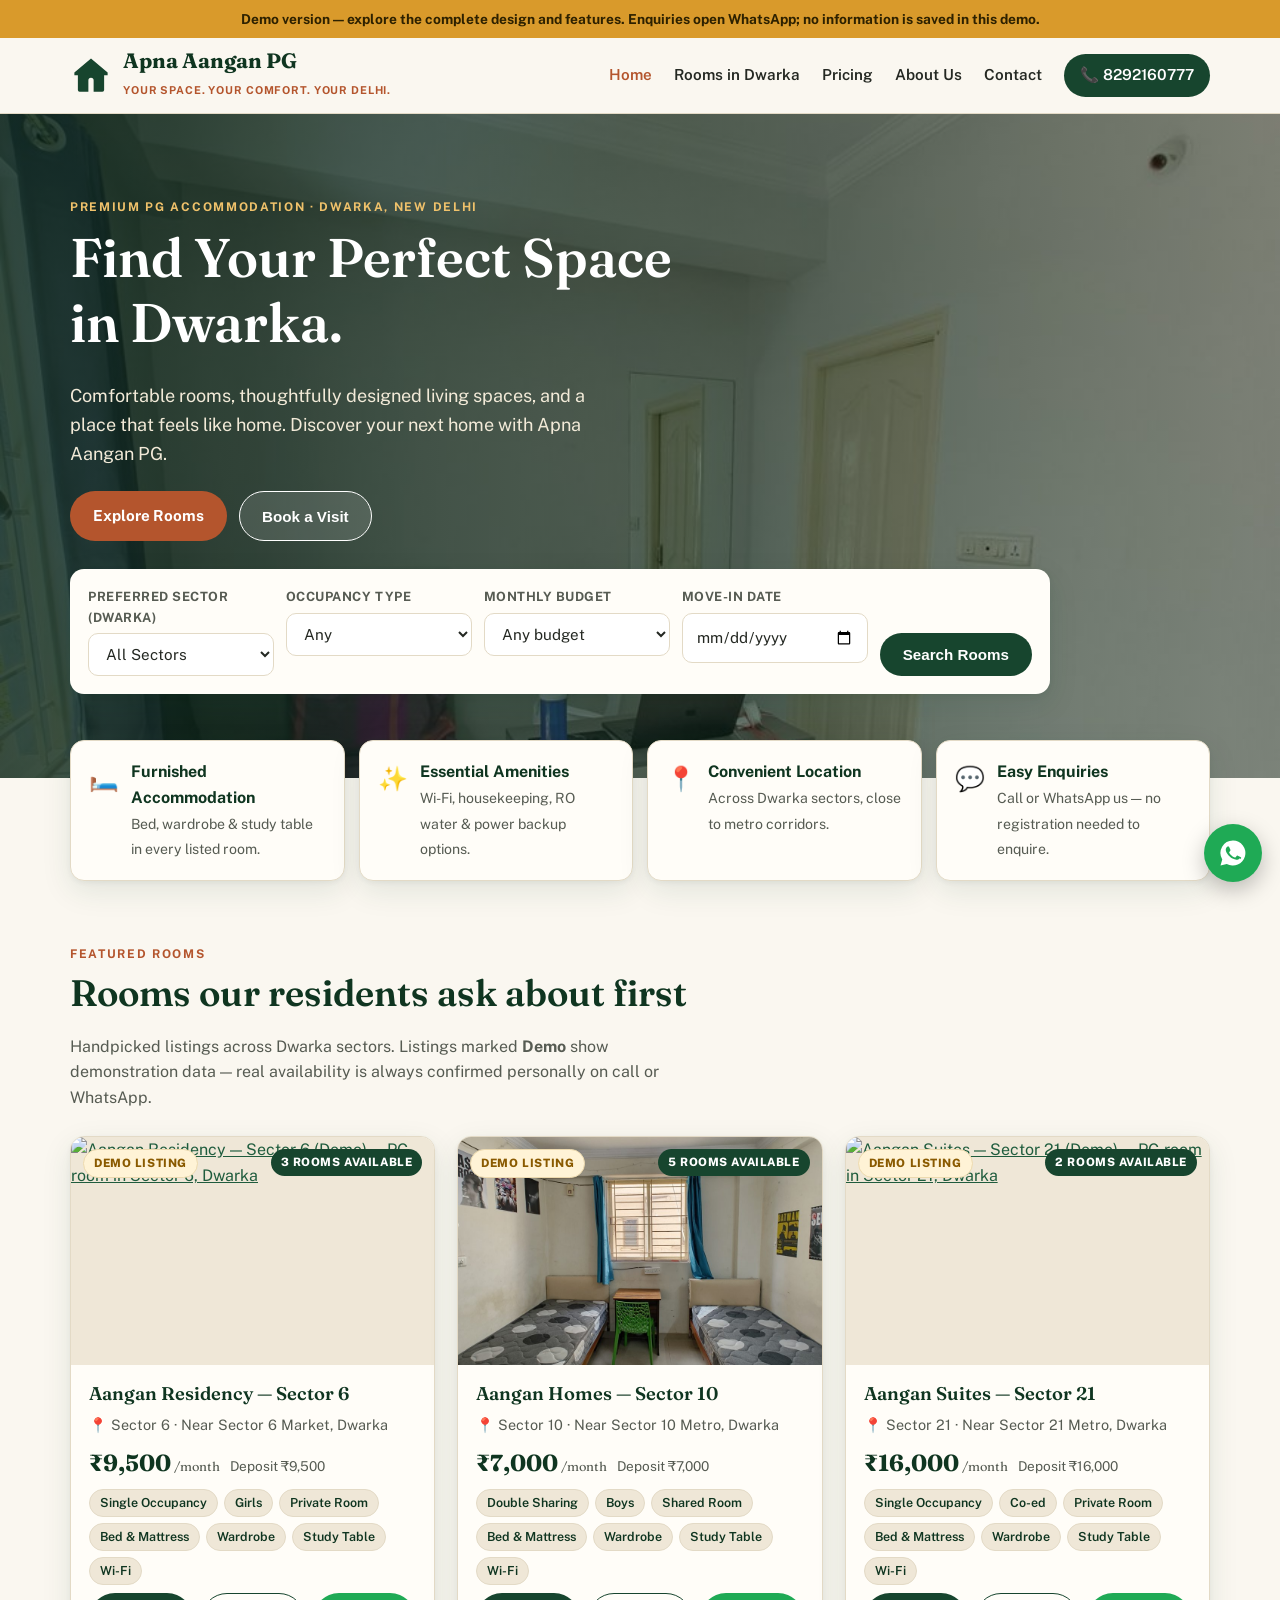
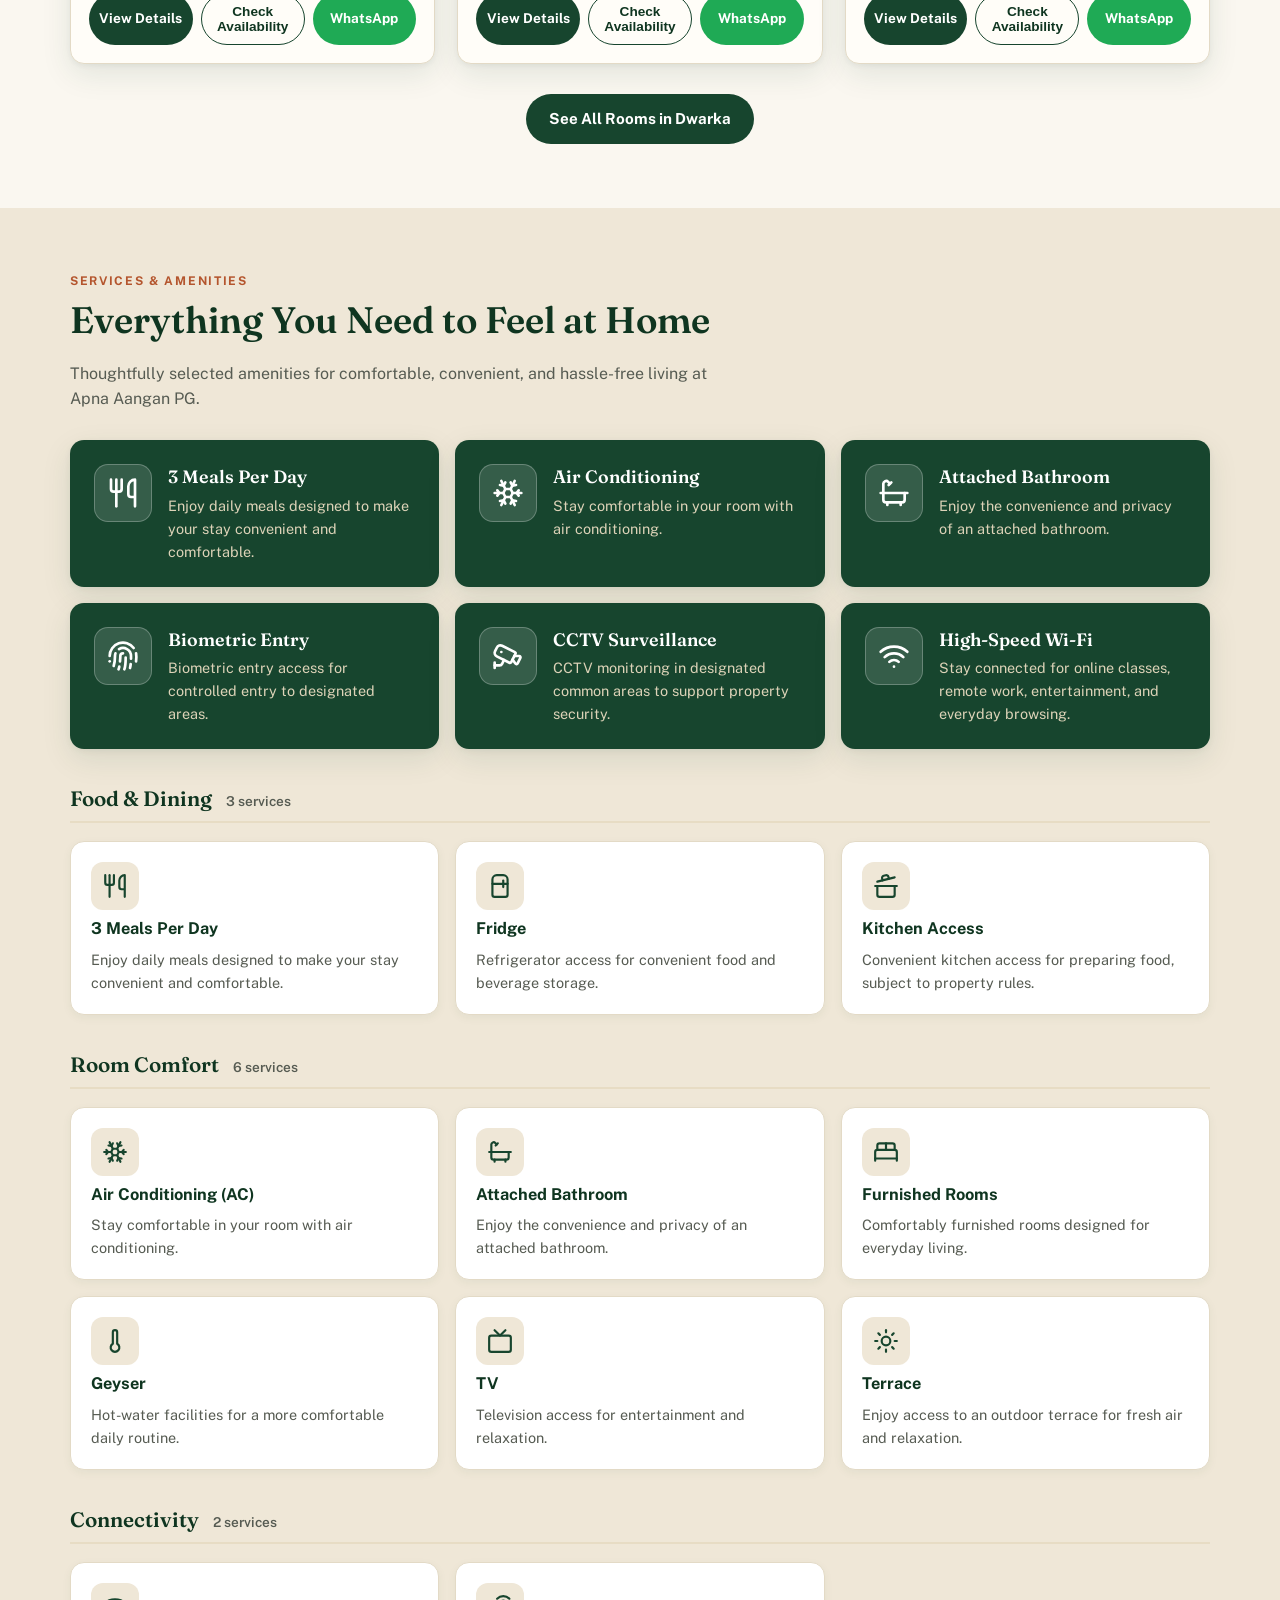
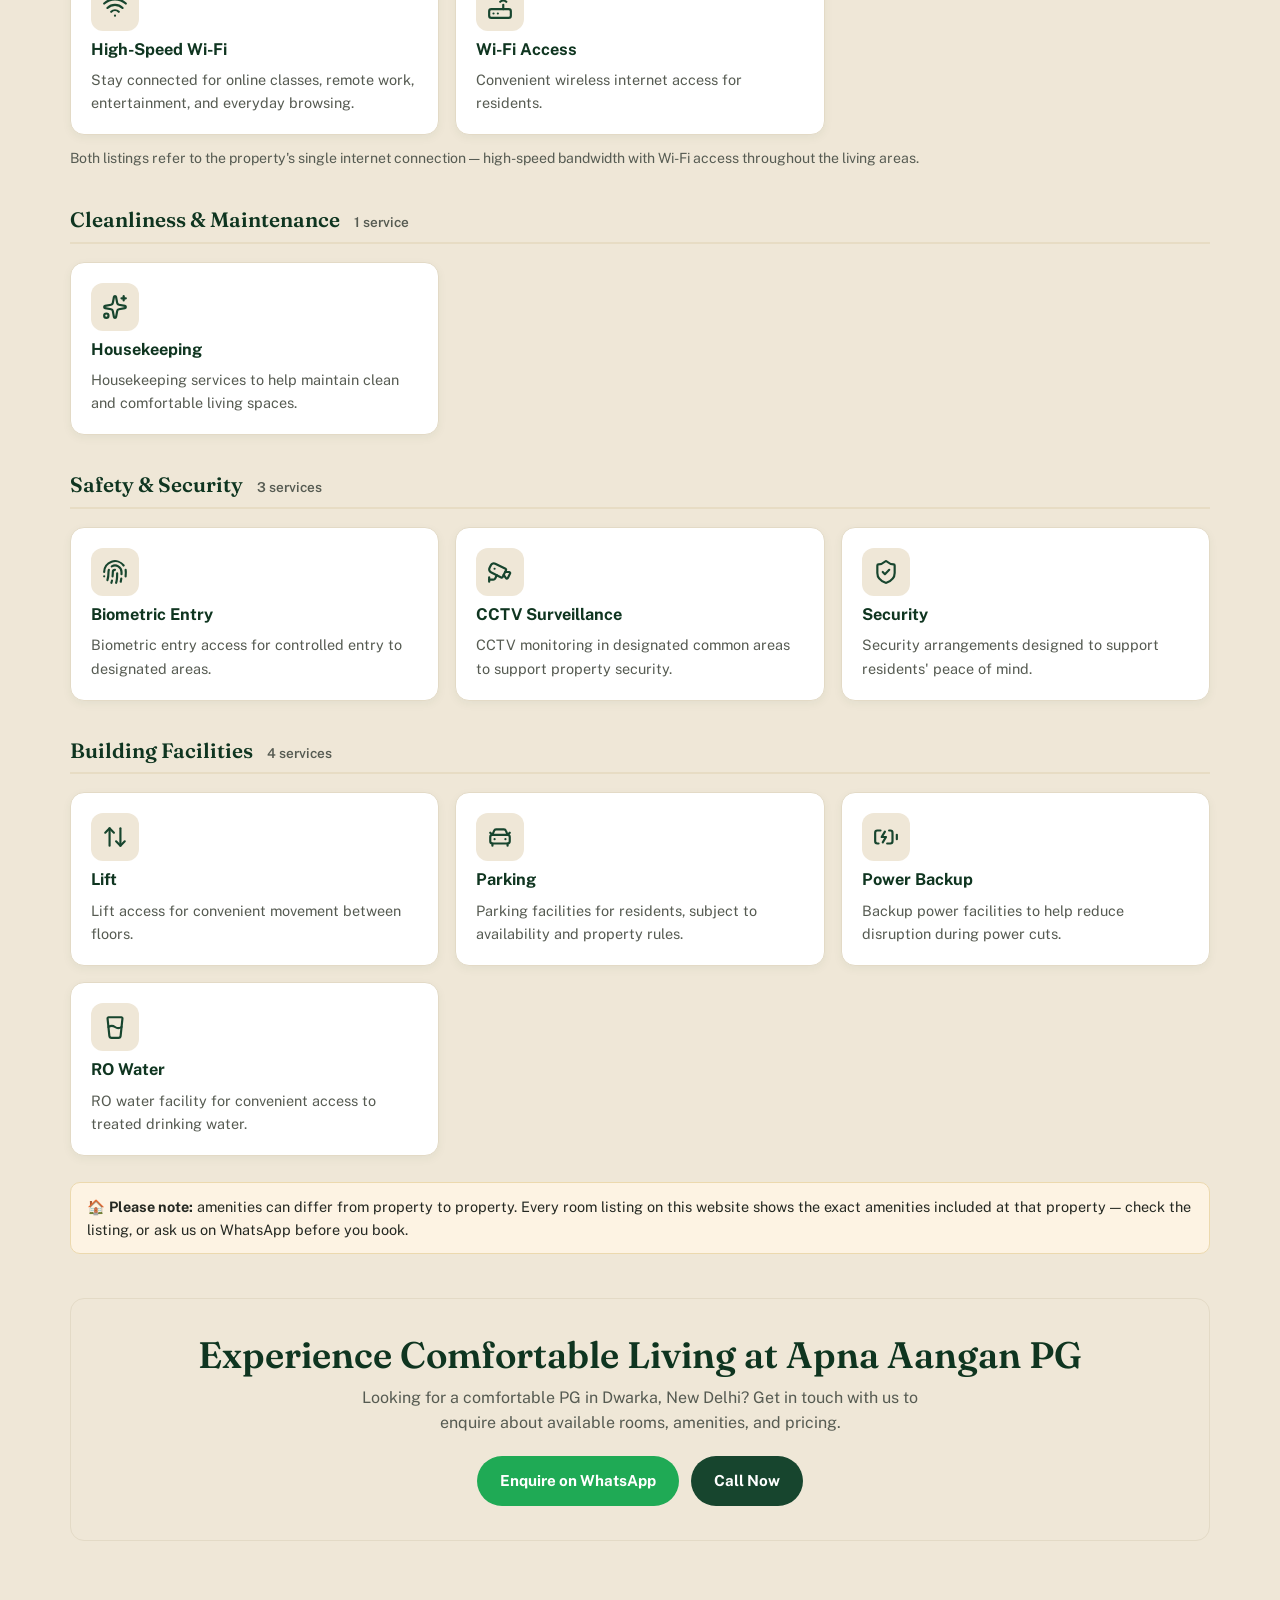
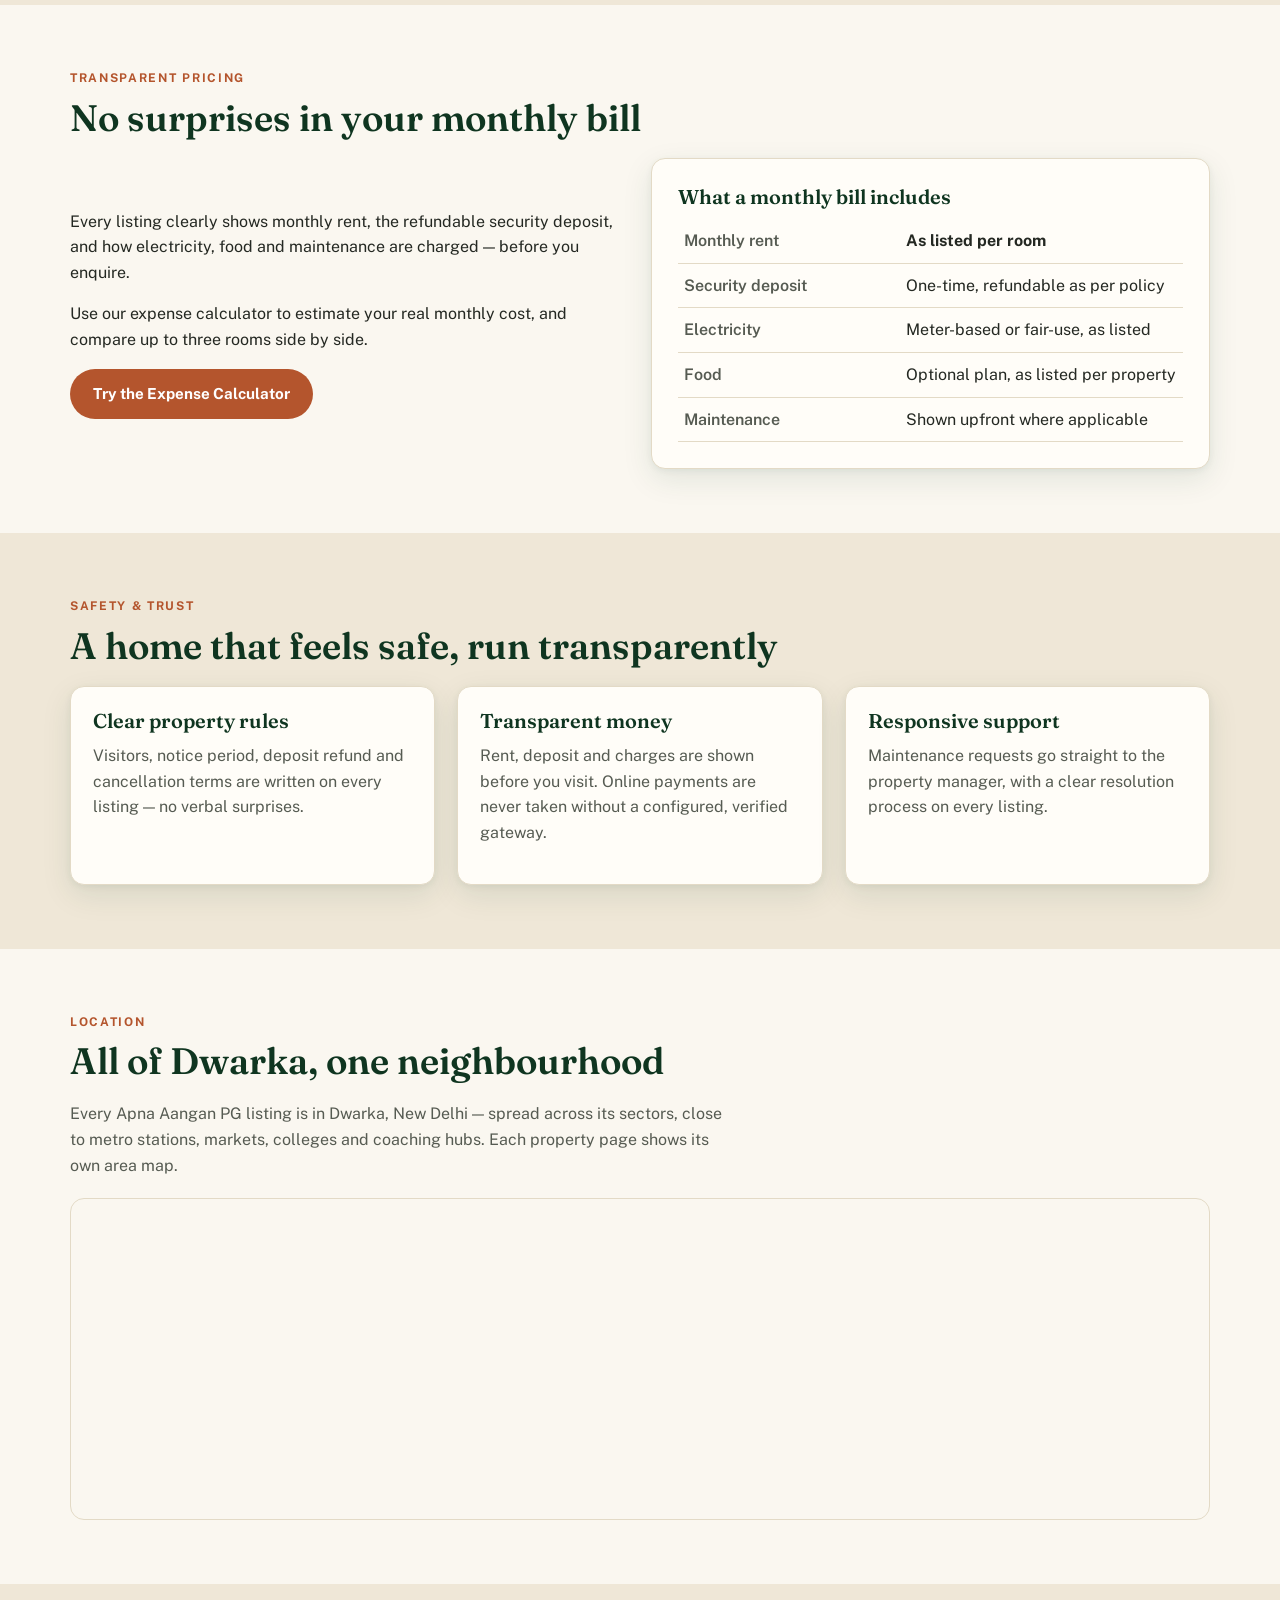
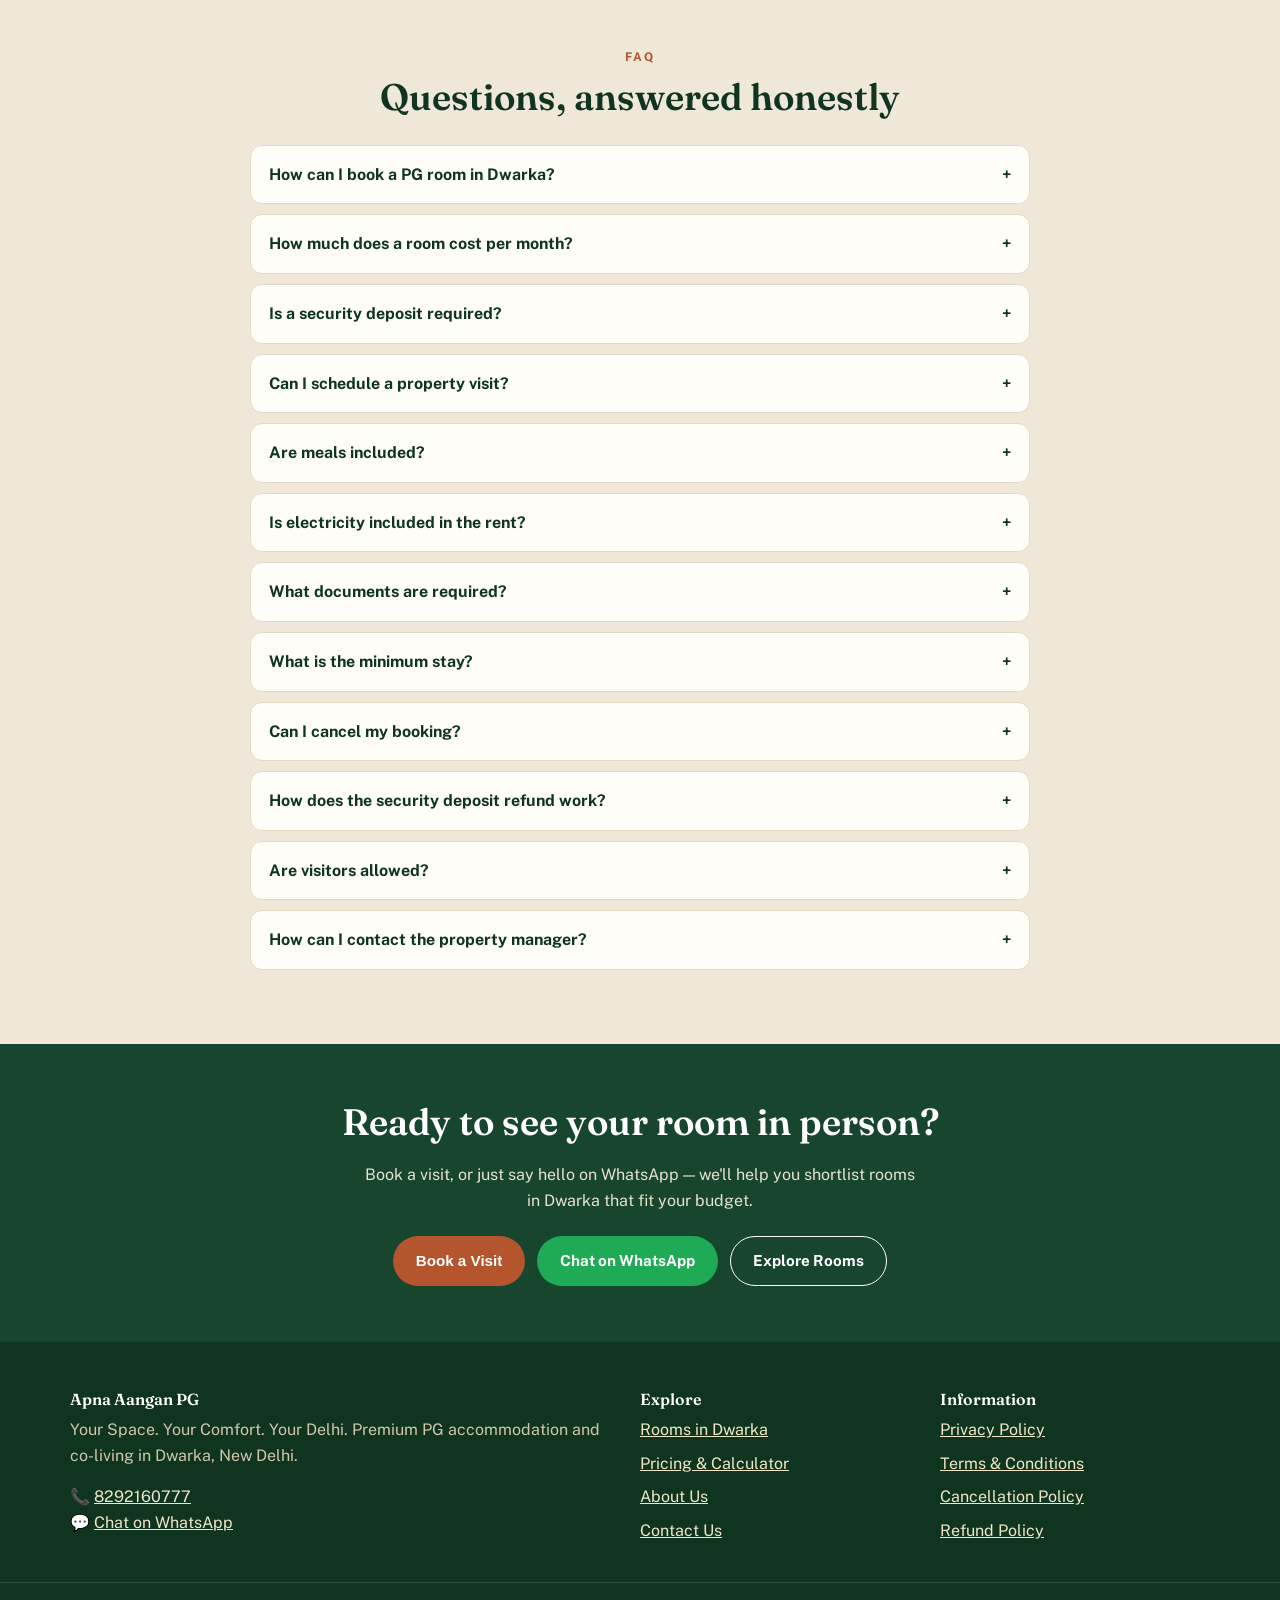
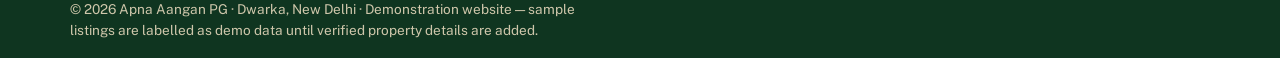
==== commit 19c2b8c9: "Add files via upload" ====
--- a/index.html
+++ b/index.html
@@ -19,7 +19,7 @@
 </head>
 <body>
 <section class="hero">
-  <img class="hero-img" src="images/room-single.jpg" style="object-position:center 32%" alt="Furnished PG room with bed and study desk — Apna Aangan PG, Dwarka, Delhi" fetchpriority="high">
+  <img class="hero-img" src="images%20-%20Copy/room-single.jpg" style="object-position:center 32%" alt="Furnished PG room with bed and study desk — Apna Aangan PG, Dwarka, Delhi" fetchpriority="high">
   <div class="hero-shade"></div>
   <div class="container">
     <p class="eyebrow" style="color:#f0c26b">Premium PG Accommodation · Dwarka, New Delhi</p>
@@ -65,40 +65,40 @@
     <p class="muted" style="max-width:640px">Thoughtfully selected amenities for comfortable, convenient, and hassle-free living at Apna Aangan PG.</p>
 
     <div class="svc-featured">
-      <div class="svc-feature"><div class="fic"><img src="icons/utensils.svg" alt=""></div><div><h3>3 Meals Per Day</h3><p>Enjoy daily meals designed to make your stay convenient and comfortable.</p></div></div>
-      <div class="svc-feature"><div class="fic"><img src="icons/snowflake.svg" alt=""></div><div><h3>Air Conditioning</h3><p>Stay comfortable in your room with air conditioning.</p></div></div>
-      <div class="svc-feature"><div class="fic"><img src="icons/bath.svg" alt=""></div><div><h3>Attached Bathroom</h3><p>Enjoy the convenience and privacy of an attached bathroom.</p></div></div>
-      <div class="svc-feature"><div class="fic"><img src="icons/fingerprint.svg" alt=""></div><div><h3>Biometric Entry</h3><p>Biometric entry access for controlled entry to designated areas.</p></div></div>
-      <div class="svc-feature"><div class="fic"><img src="icons/cctv.svg" alt=""></div><div><h3>CCTV Surveillance</h3><p>CCTV monitoring in designated common areas to support property security.</p></div></div>
-      <div class="svc-feature"><div class="fic"><img src="icons/wifi.svg" alt=""></div><div><h3>High-Speed Wi-Fi</h3><p>Stay connected for online classes, remote work, entertainment, and everyday browsing.</p></div></div>
+      <div class="svc-feature"><div class="fic"><img src="icons%20-%20Copy/utensils.svg" alt=""></div><div><h3>3 Meals Per Day</h3><p>Enjoy daily meals designed to make your stay convenient and comfortable.</p></div></div>
+      <div class="svc-feature"><div class="fic"><img src="icons%20-%20Copy/snowflake.svg" alt=""></div><div><h3>Air Conditioning</h3><p>Stay comfortable in your room with air conditioning.</p></div></div>
+      <div class="svc-feature"><div class="fic"><img src="icons%20-%20Copy/bath.svg" alt=""></div><div><h3>Attached Bathroom</h3><p>Enjoy the convenience and privacy of an attached bathroom.</p></div></div>
+      <div class="svc-feature"><div class="fic"><img src="icons%20-%20Copy/fingerprint.svg" alt=""></div><div><h3>Biometric Entry</h3><p>Biometric entry access for controlled entry to designated areas.</p></div></div>
+      <div class="svc-feature"><div class="fic"><img src="icons%20-%20Copy/cctv.svg" alt=""></div><div><h3>CCTV Surveillance</h3><p>CCTV monitoring in designated common areas to support property security.</p></div></div>
+      <div class="svc-feature"><div class="fic"><img src="icons%20-%20Copy/wifi.svg" alt=""></div><div><h3>High-Speed Wi-Fi</h3><p>Stay connected for online classes, remote work, entertainment, and everyday browsing.</p></div></div>
     </div>
 
     <div class="svc-cat">
       <div class="svc-cat-head"><h3>Food & Dining</h3><span>3 services</span></div>
       <div class="svc-grid">
-        <div class="svc-card"><div class="ic"><img src="icons/utensils.svg" alt="Meals icon"></div><h4>3 Meals Per Day</h4><p>Enjoy daily meals designed to make your stay convenient and comfortable.</p></div>
-        <div class="svc-card"><div class="ic"><img src="icons/refrigerator.svg" alt="Refrigerator icon"></div><h4>Fridge</h4><p>Refrigerator access for convenient food and beverage storage.</p></div>
-        <div class="svc-card"><div class="ic"><img src="icons/cooking-pot.svg" alt="Kitchen icon"></div><h4>Kitchen Access</h4><p>Convenient kitchen access for preparing food, subject to property rules.</p></div>
+        <div class="svc-card"><div class="ic"><img src="icons%20-%20Copy/utensils.svg" alt="Meals icon"></div><h4>3 Meals Per Day</h4><p>Enjoy daily meals designed to make your stay convenient and comfortable.</p></div>
+        <div class="svc-card"><div class="ic"><img src="icons%20-%20Copy/refrigerator.svg" alt="Refrigerator icon"></div><h4>Fridge</h4><p>Refrigerator access for convenient food and beverage storage.</p></div>
+        <div class="svc-card"><div class="ic"><img src="icons%20-%20Copy/cooking-pot.svg" alt="Kitchen icon"></div><h4>Kitchen Access</h4><p>Convenient kitchen access for preparing food, subject to property rules.</p></div>
       </div>
     </div>
 
     <div class="svc-cat">
       <div class="svc-cat-head"><h3>Room Comfort</h3><span>6 services</span></div>
       <div class="svc-grid">
-        <div class="svc-card"><div class="ic"><img src="icons/snowflake.svg" alt="Air conditioning icon"></div><h4>Air Conditioning (AC)</h4><p>Stay comfortable in your room with air conditioning.</p></div>
-        <div class="svc-card"><div class="ic"><img src="icons/bath.svg" alt="Bathroom icon"></div><h4>Attached Bathroom</h4><p>Enjoy the convenience and privacy of an attached bathroom.</p></div>
-        <div class="svc-card"><div class="ic"><img src="icons/bed-double.svg" alt="Bed icon"></div><h4>Furnished Rooms</h4><p>Comfortably furnished rooms designed for everyday living.</p></div>
-        <div class="svc-card"><div class="ic"><img src="icons/thermometer.svg" alt="Geyser icon"></div><h4>Geyser</h4><p>Hot-water facilities for a more comfortable daily routine.</p></div>
-        <div class="svc-card"><div class="ic"><img src="icons/tv.svg" alt="Television icon"></div><h4>TV</h4><p>Television access for entertainment and relaxation.</p></div>
-        <div class="svc-card"><div class="ic"><img src="icons/sun.svg" alt="Terrace icon"></div><h4>Terrace</h4><p>Enjoy access to an outdoor terrace for fresh air and relaxation.</p></div>
+        <div class="svc-card"><div class="ic"><img src="icons%20-%20Copy/snowflake.svg" alt="Air conditioning icon"></div><h4>Air Conditioning (AC)</h4><p>Stay comfortable in your room with air conditioning.</p></div>
+        <div class="svc-card"><div class="ic"><img src="icons%20-%20Copy/bath.svg" alt="Bathroom icon"></div><h4>Attached Bathroom</h4><p>Enjoy the convenience and privacy of an attached bathroom.</p></div>
+        <div class="svc-card"><div class="ic"><img src="icons%20-%20Copy/bed-double.svg" alt="Bed icon"></div><h4>Furnished Rooms</h4><p>Comfortably furnished rooms designed for everyday living.</p></div>
+        <div class="svc-card"><div class="ic"><img src="icons%20-%20Copy/thermometer.svg" alt="Geyser icon"></div><h4>Geyser</h4><p>Hot-water facilities for a more comfortable daily routine.</p></div>
+        <div class="svc-card"><div class="ic"><img src="icons%20-%20Copy/tv.svg" alt="Television icon"></div><h4>TV</h4><p>Television access for entertainment and relaxation.</p></div>
+        <div class="svc-card"><div class="ic"><img src="icons%20-%20Copy/sun.svg" alt="Terrace icon"></div><h4>Terrace</h4><p>Enjoy access to an outdoor terrace for fresh air and relaxation.</p></div>
       </div>
     </div>
 
     <div class="svc-cat">
       <div class="svc-cat-head"><h3>Connectivity</h3><span>2 services</span></div>
       <div class="svc-grid">
-        <div class="svc-card"><div class="ic"><img src="icons/wifi.svg" alt="Wi-Fi icon"></div><h4>High-Speed Wi-Fi</h4><p>Stay connected for online classes, remote work, entertainment, and everyday browsing.</p></div>
-        <div class="svc-card"><div class="ic"><img src="icons/router.svg" alt="Router icon"></div><h4>Wi-Fi Access</h4><p>Convenient wireless internet access for residents.</p></div>
+        <div class="svc-card"><div class="ic"><img src="icons%20-%20Copy/wifi.svg" alt="Wi-Fi icon"></div><h4>High-Speed Wi-Fi</h4><p>Stay connected for online classes, remote work, entertainment, and everyday browsing.</p></div>
+        <div class="svc-card"><div class="ic"><img src="icons%20-%20Copy/router.svg" alt="Router icon"></div><h4>Wi-Fi Access</h4><p>Convenient wireless internet access for residents.</p></div>
       </div>
       <p class="small muted" style="margin-top:12px">Both listings refer to the property's single internet connection — high-speed bandwidth with Wi-Fi access throughout the living areas.</p>
     </div>
@@ -106,26 +106,26 @@
     <div class="svc-cat">
       <div class="svc-cat-head"><h3>Cleanliness & Maintenance</h3><span>1 service</span></div>
       <div class="svc-grid">
-        <div class="svc-card"><div class="ic"><img src="icons/sparkles.svg" alt="Housekeeping icon"></div><h4>Housekeeping</h4><p>Housekeeping services to help maintain clean and comfortable living spaces.</p></div>
+        <div class="svc-card"><div class="ic"><img src="icons%20-%20Copy/sparkles.svg" alt="Housekeeping icon"></div><h4>Housekeeping</h4><p>Housekeeping services to help maintain clean and comfortable living spaces.</p></div>
       </div>
     </div>
 
     <div class="svc-cat">
       <div class="svc-cat-head"><h3>Safety & Security</h3><span>3 services</span></div>
       <div class="svc-grid">
-        <div class="svc-card"><div class="ic"><img src="icons/fingerprint.svg" alt="Biometric entry icon"></div><h4>Biometric Entry</h4><p>Biometric entry access for controlled entry to designated areas.</p></div>
-        <div class="svc-card"><div class="ic"><img src="icons/cctv.svg" alt="CCTV icon"></div><h4>CCTV Surveillance</h4><p>CCTV monitoring in designated common areas to support property security.</p></div>
-        <div class="svc-card"><div class="ic"><img src="icons/shield-check.svg" alt="Security icon"></div><h4>Security</h4><p>Security arrangements designed to support residents' peace of mind.</p></div>
+        <div class="svc-card"><div class="ic"><img src="icons%20-%20Copy/fingerprint.svg" alt="Biometric entry icon"></div><h4>Biometric Entry</h4><p>Biometric entry access for controlled entry to designated areas.</p></div>
+        <div class="svc-card"><div class="ic"><img src="icons%20-%20Copy/cctv.svg" alt="CCTV icon"></div><h4>CCTV Surveillance</h4><p>CCTV monitoring in designated common areas to support property security.</p></div>
+        <div class="svc-card"><div class="ic"><img src="icons%20-%20Copy/shield-check.svg" alt="Security icon"></div><h4>Security</h4><p>Security arrangements designed to support residents' peace of mind.</p></div>
       </div>
     </div>
 
     <div class="svc-cat">
       <div class="svc-cat-head"><h3>Building Facilities</h3><span>4 services</span></div>
       <div class="svc-grid">
-        <div class="svc-card"><div class="ic"><img src="icons/arrow-up-down.svg" alt="Lift icon"></div><h4>Lift</h4><p>Lift access for convenient movement between floors.</p></div>
-        <div class="svc-card"><div class="ic"><img src="icons/car-front.svg" alt="Parking icon"></div><h4>Parking</h4><p>Parking facilities for residents, subject to availability and property rules.</p></div>
-        <div class="svc-card"><div class="ic"><img src="icons/battery-charging.svg" alt="Power backup icon"></div><h4>Power Backup</h4><p>Backup power facilities to help reduce disruption during power cuts.</p></div>
-        <div class="svc-card"><div class="ic"><img src="icons/glass-water.svg" alt="RO water icon"></div><h4>RO Water</h4><p>RO water facility for convenient access to treated drinking water.</p></div>
+        <div class="svc-card"><div class="ic"><img src="icons%20-%20Copy/arrow-up-down.svg" alt="Lift icon"></div><h4>Lift</h4><p>Lift access for convenient movement between floors.</p></div>
+        <div class="svc-card"><div class="ic"><img src="icons%20-%20Copy/car-front.svg" alt="Parking icon"></div><h4>Parking</h4><p>Parking facilities for residents, subject to availability and property rules.</p></div>
+        <div class="svc-card"><div class="ic"><img src="icons%20-%20Copy/battery-charging.svg" alt="Power backup icon"></div><h4>Power Backup</h4><p>Backup power facilities to help reduce disruption during power cuts.</p></div>
+        <div class="svc-card"><div class="ic"><img src="icons%20-%20Copy/glass-water.svg" alt="RO water icon"></div><h4>RO Water</h4><p>RO water facility for convenient access to treated drinking water.</p></div>
       </div>
     </div>
 
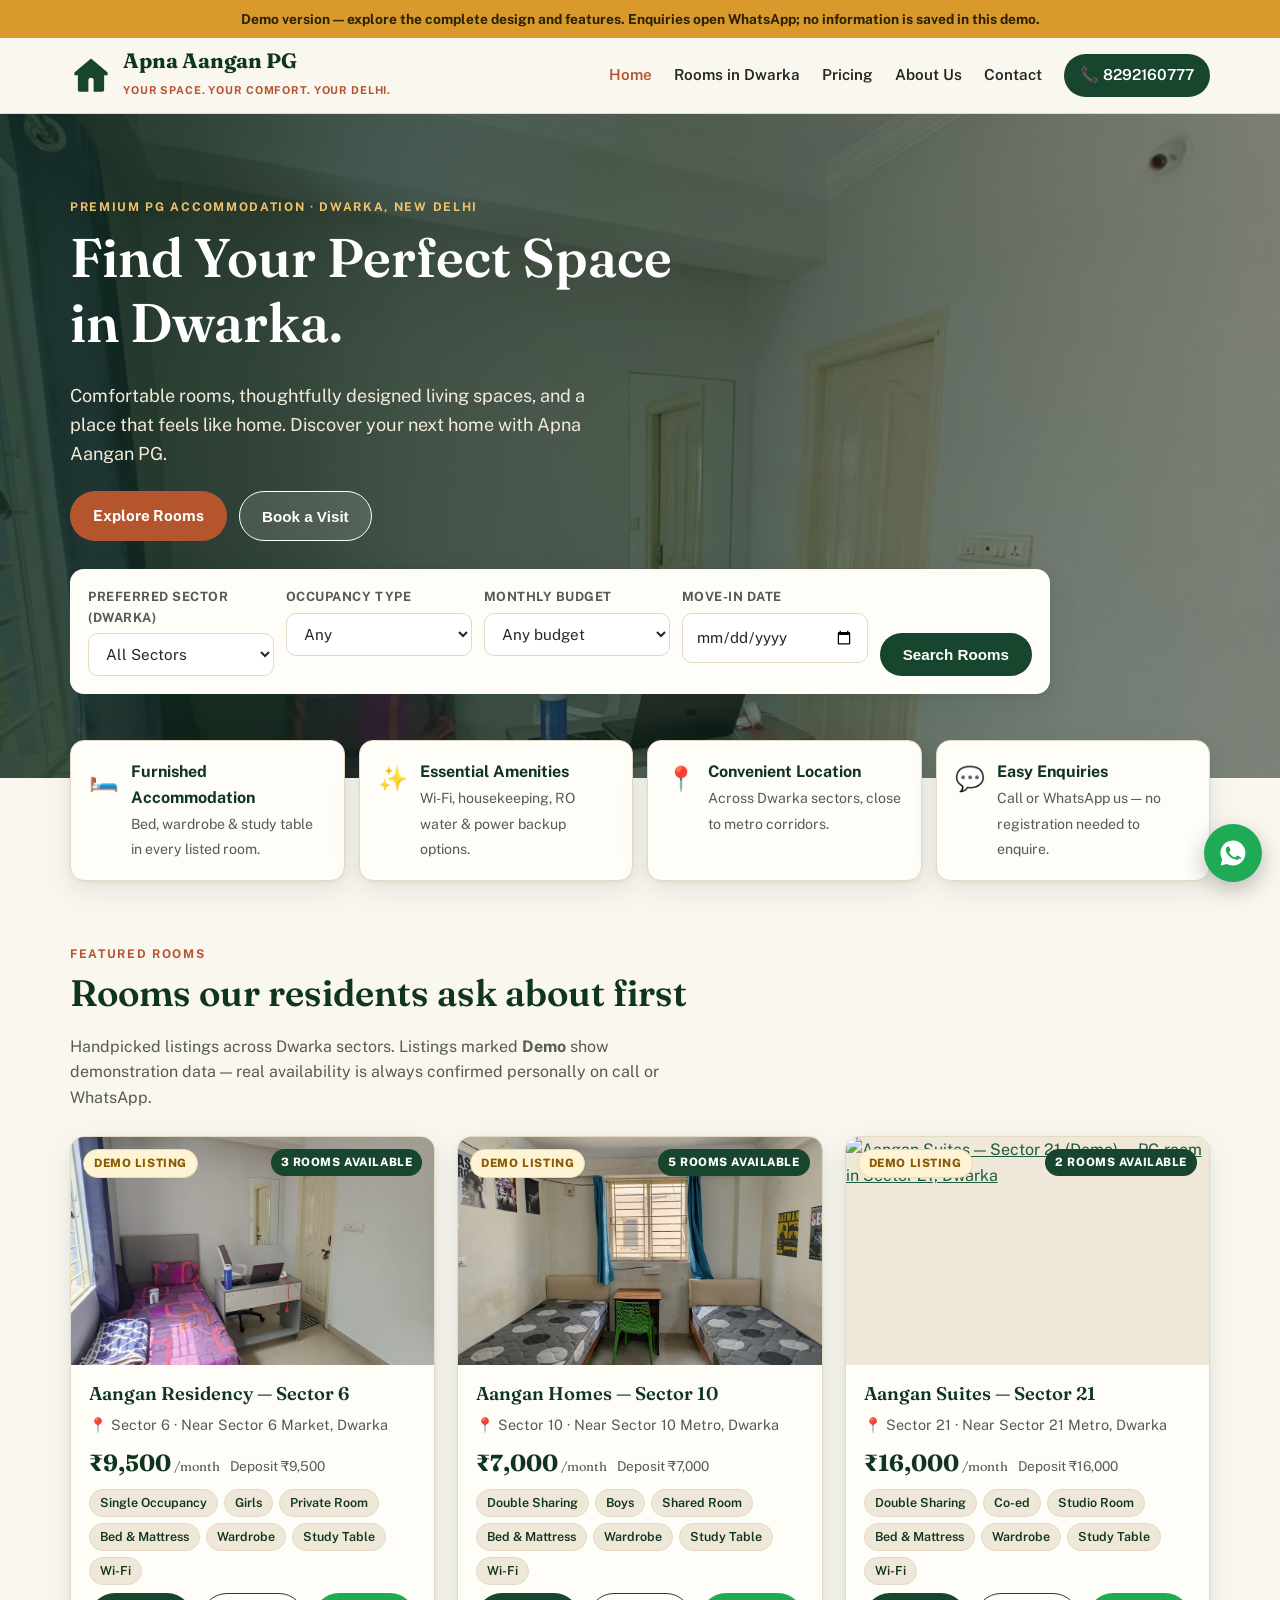
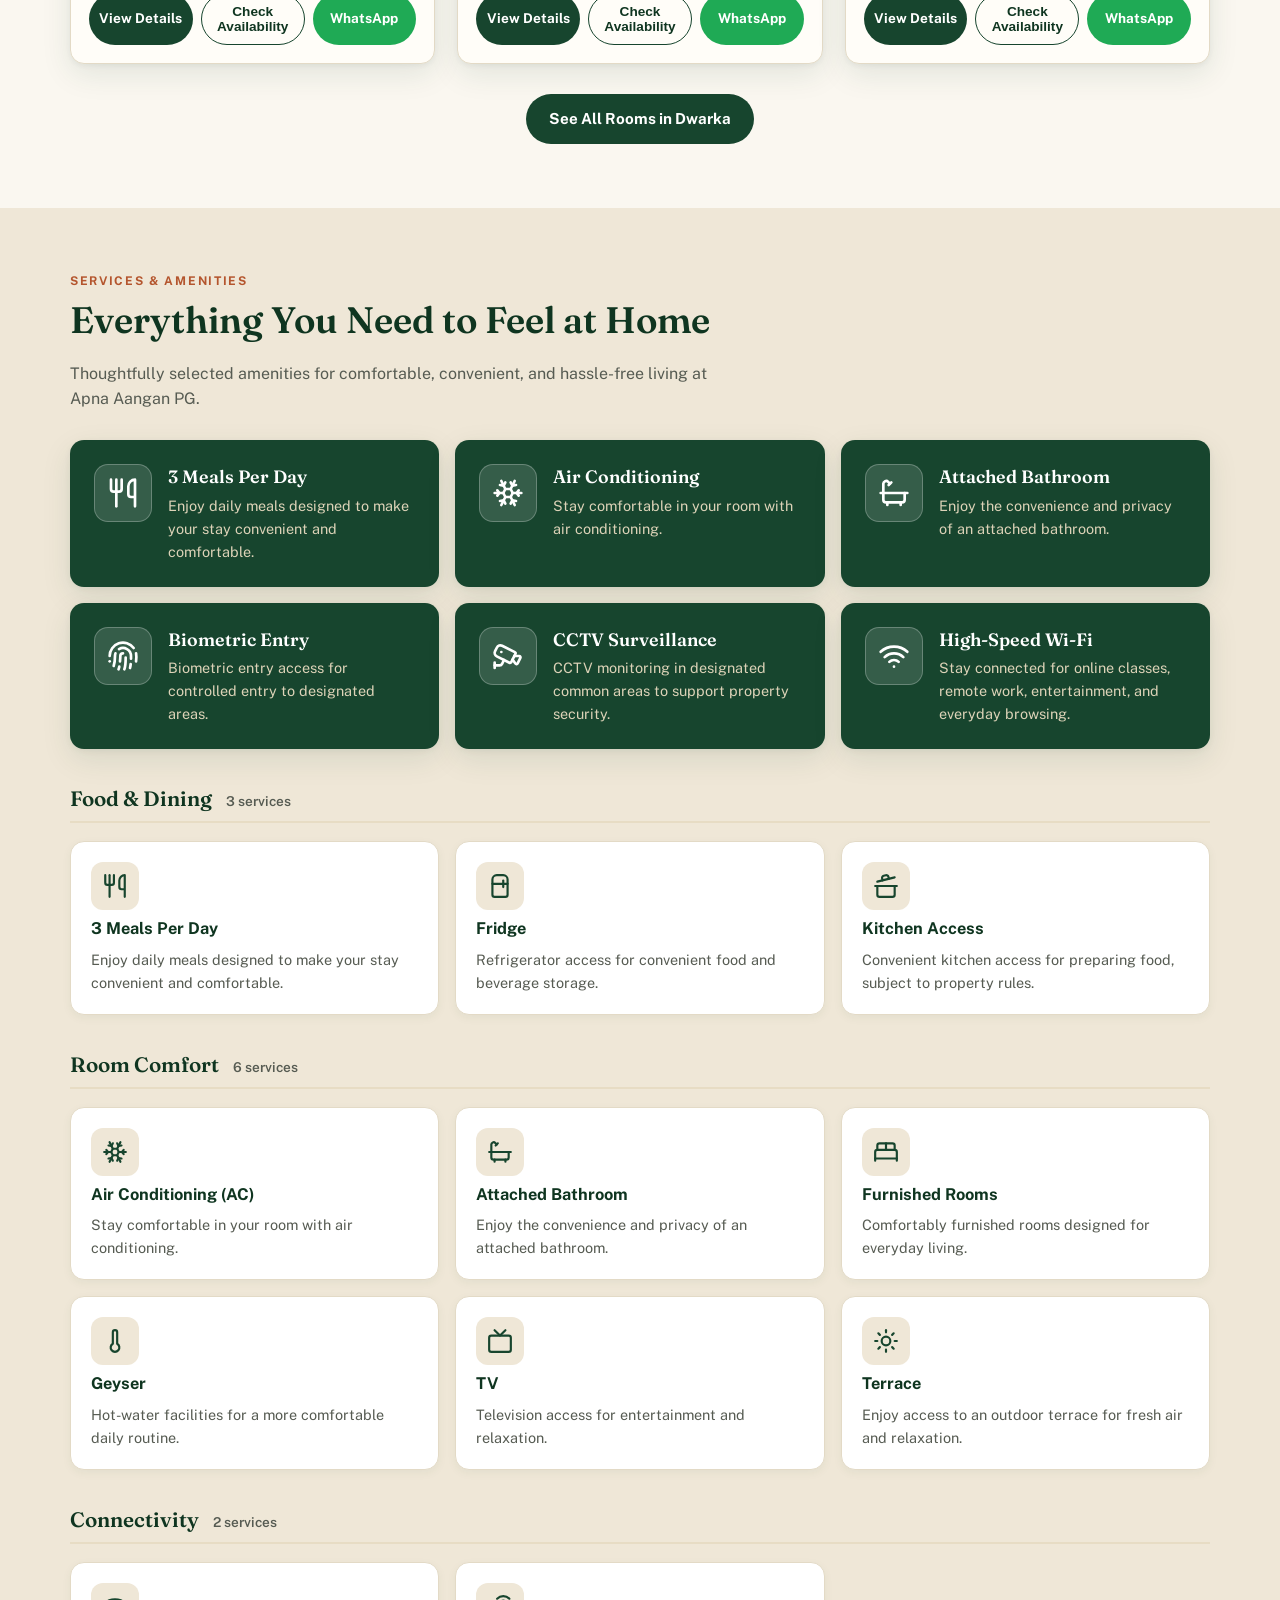
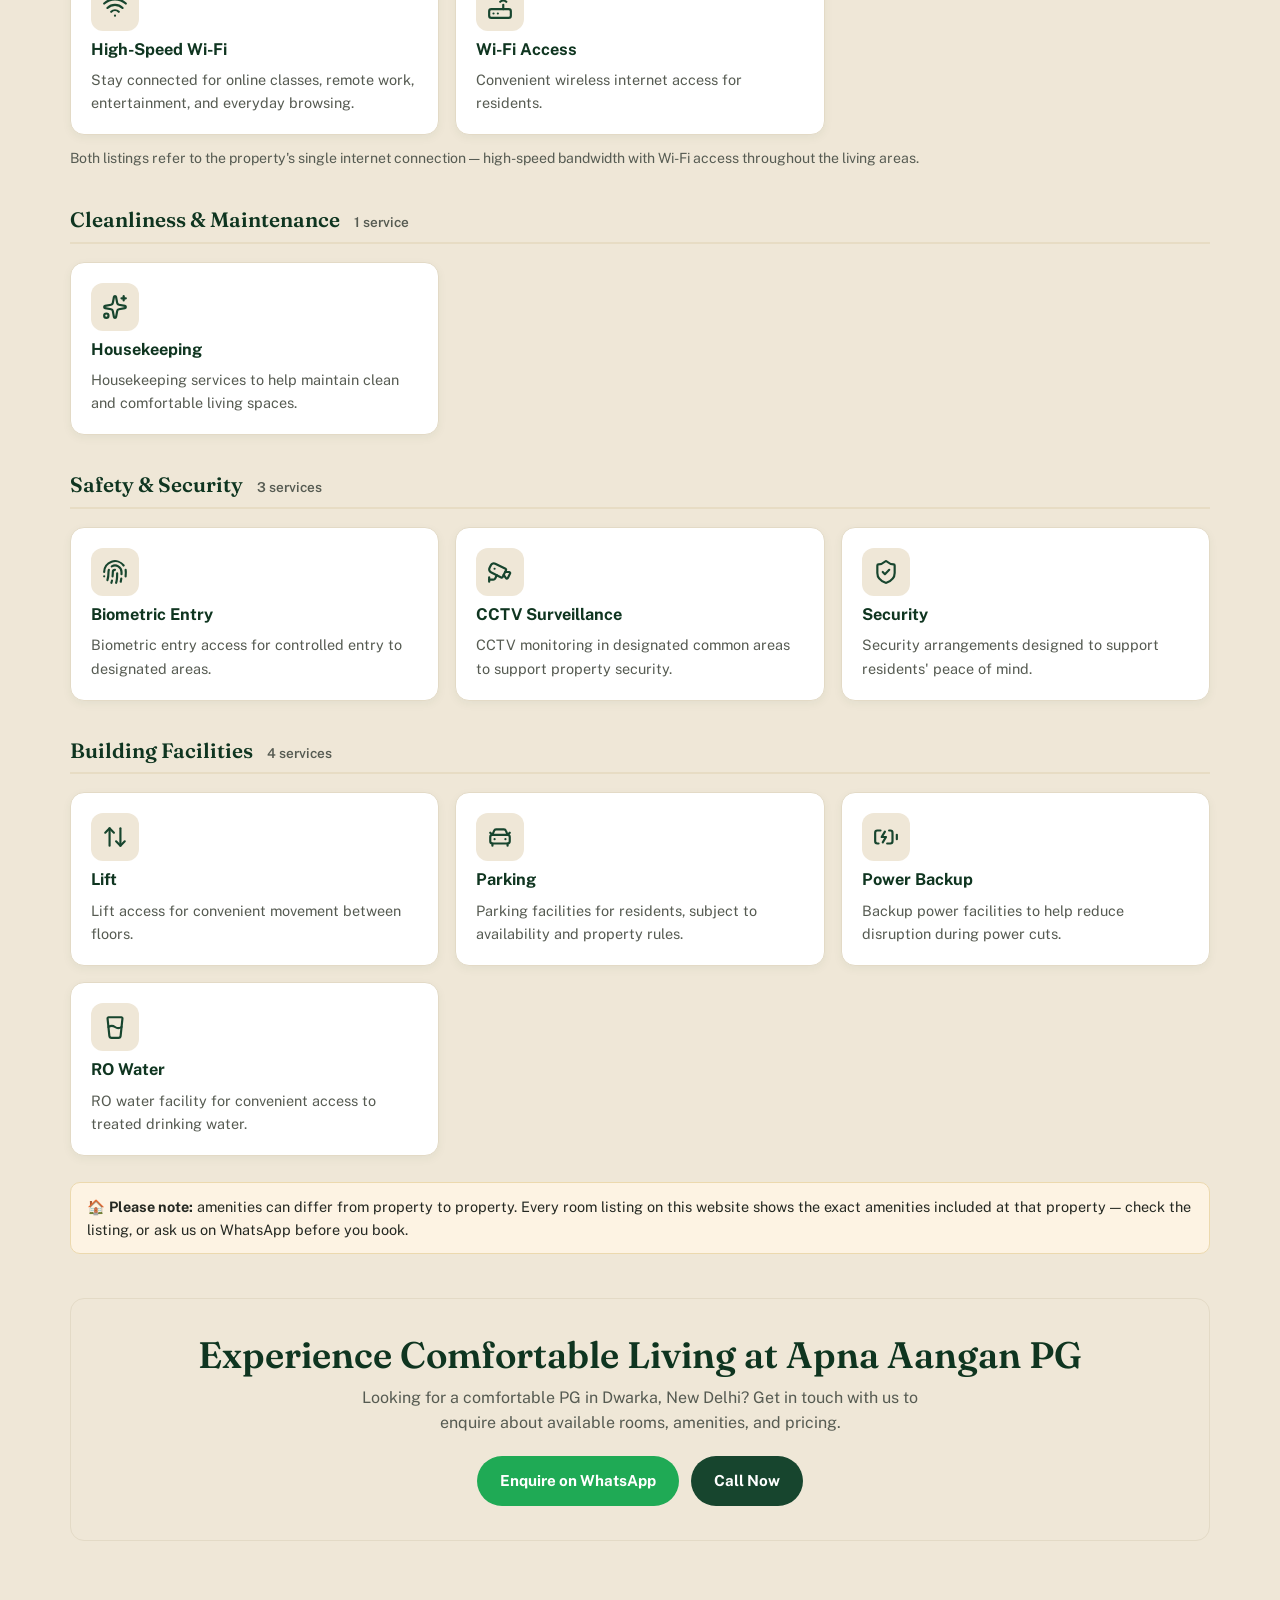
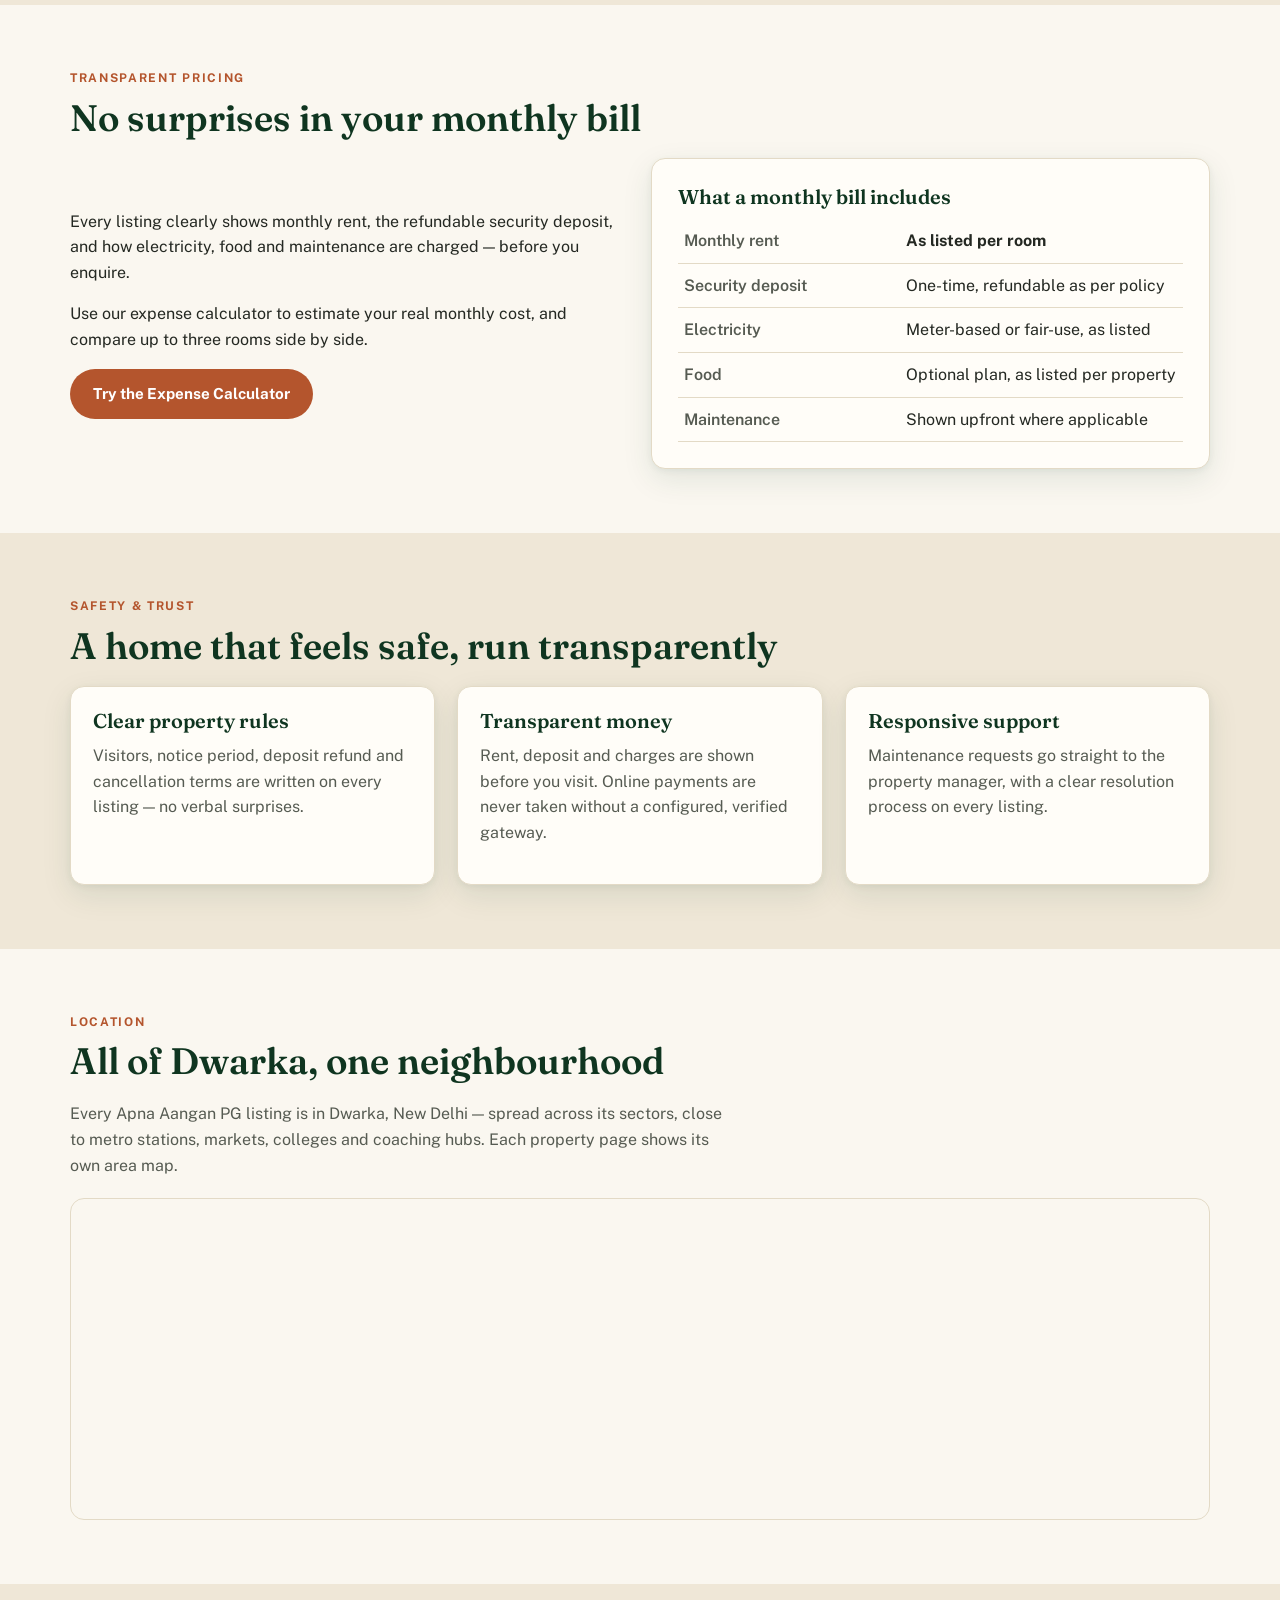
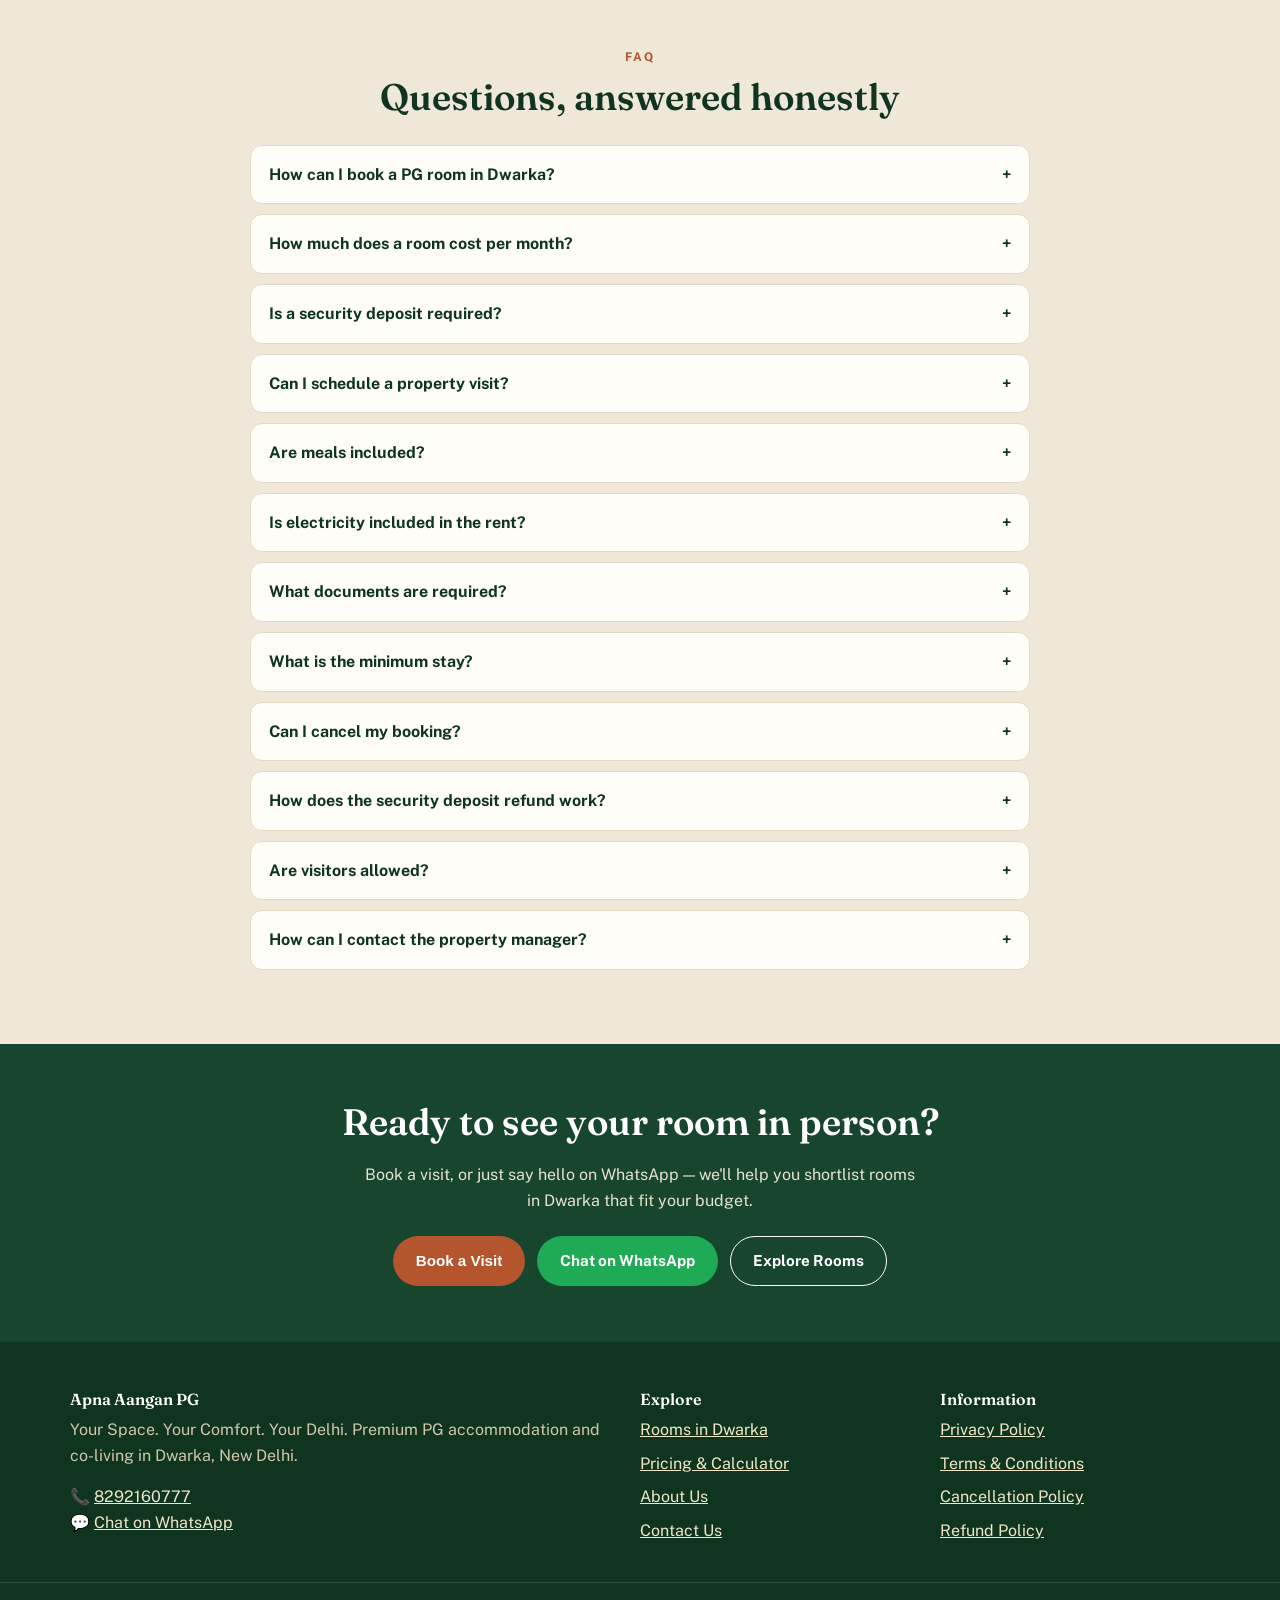
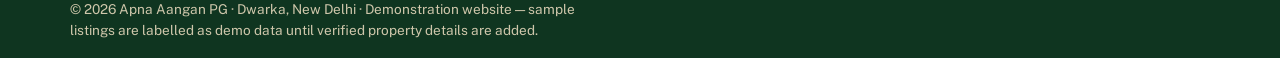
==== commit 77fc3265: "Add files via upload" ====
--- a/index.html
+++ b/index.html
@@ -8,7 +8,7 @@
 <meta property="og:title" content="Apna Aangan PG — Your Space. Your Comfort. Your Delhi.">
 <meta property="og:description" content="Find your perfect space in Dwarka. Furnished PG rooms, transparent pricing, easy enquiries.">
 <meta property="og:type" content="website">
-<meta property="og:image" content="https://images.unsplash.com/photo-1595526114035-0d45ed16cfbf?auto=format&fit=crop&w=1200&q=80">
+<meta property="og:image" content="https://wwwritikraushan14.github.io/apna-aangan-pg/images%20-%20Copy/room-single.jpg">
 <link rel="canonical" href="">
 <link rel="preconnect" href="https://fonts.googleapis.com">
 <link href="https://fonts.googleapis.com/css2?family=Fraunces:wght@500;600;700&family=Public+Sans:wght@400;600;700;800&display=swap" rel="stylesheet">
--- a/styles.css
+++ b/styles.css
@@ -264,3 +264,13 @@
 .pill.ok{background:#dff2e2;color:var(--ok)}
 .login-box{max-width:420px;margin:70px auto;background:var(--card);border:1px solid var(--line);border-radius:var(--radius);padding:30px;box-shadow:var(--shadow)}
 :focus-visible{outline:2px solid var(--saffron);outline-offset:2px}
+
+/* === Real-photo & layout consistency pass (2026-10-24) === */
+html,body{overflow-x:clip}
+.gallery-main img{object-position:center 38%;background:var(--beige)}
+.prop-card{display:flex;flex-direction:column}
+.prop-card .body{flex:1;display:flex;flex-direction:column}
+.prop-card .card-actions{margin-top:auto}
+.photo-ph{display:flex;align-items:center;justify-content:center;width:100%;height:100%;min-height:180px;background:var(--beige);color:var(--green);font-weight:600;text-align:center;padding:20px}
+img{max-width:100%}
+@media (max-width:640px){.section{padding:44px 0}.gallery-main{aspect-ratio:4/3}}
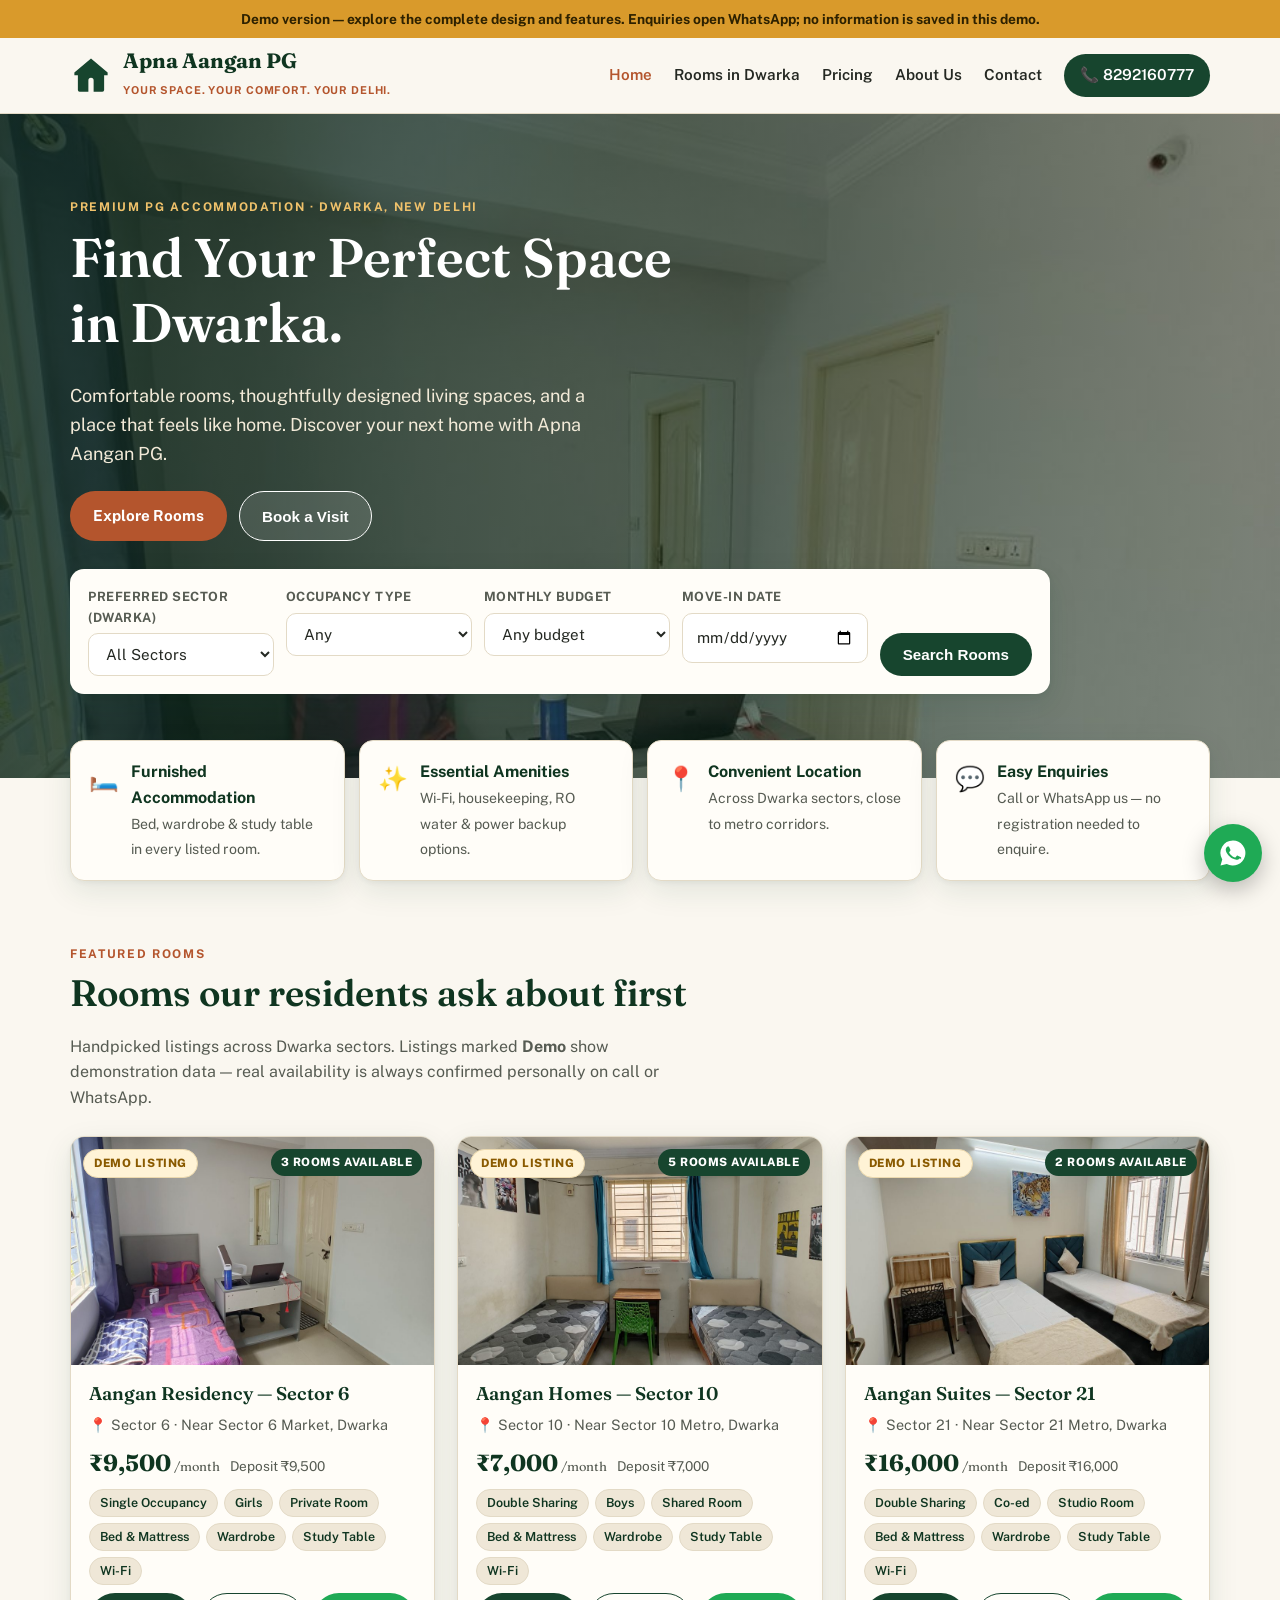
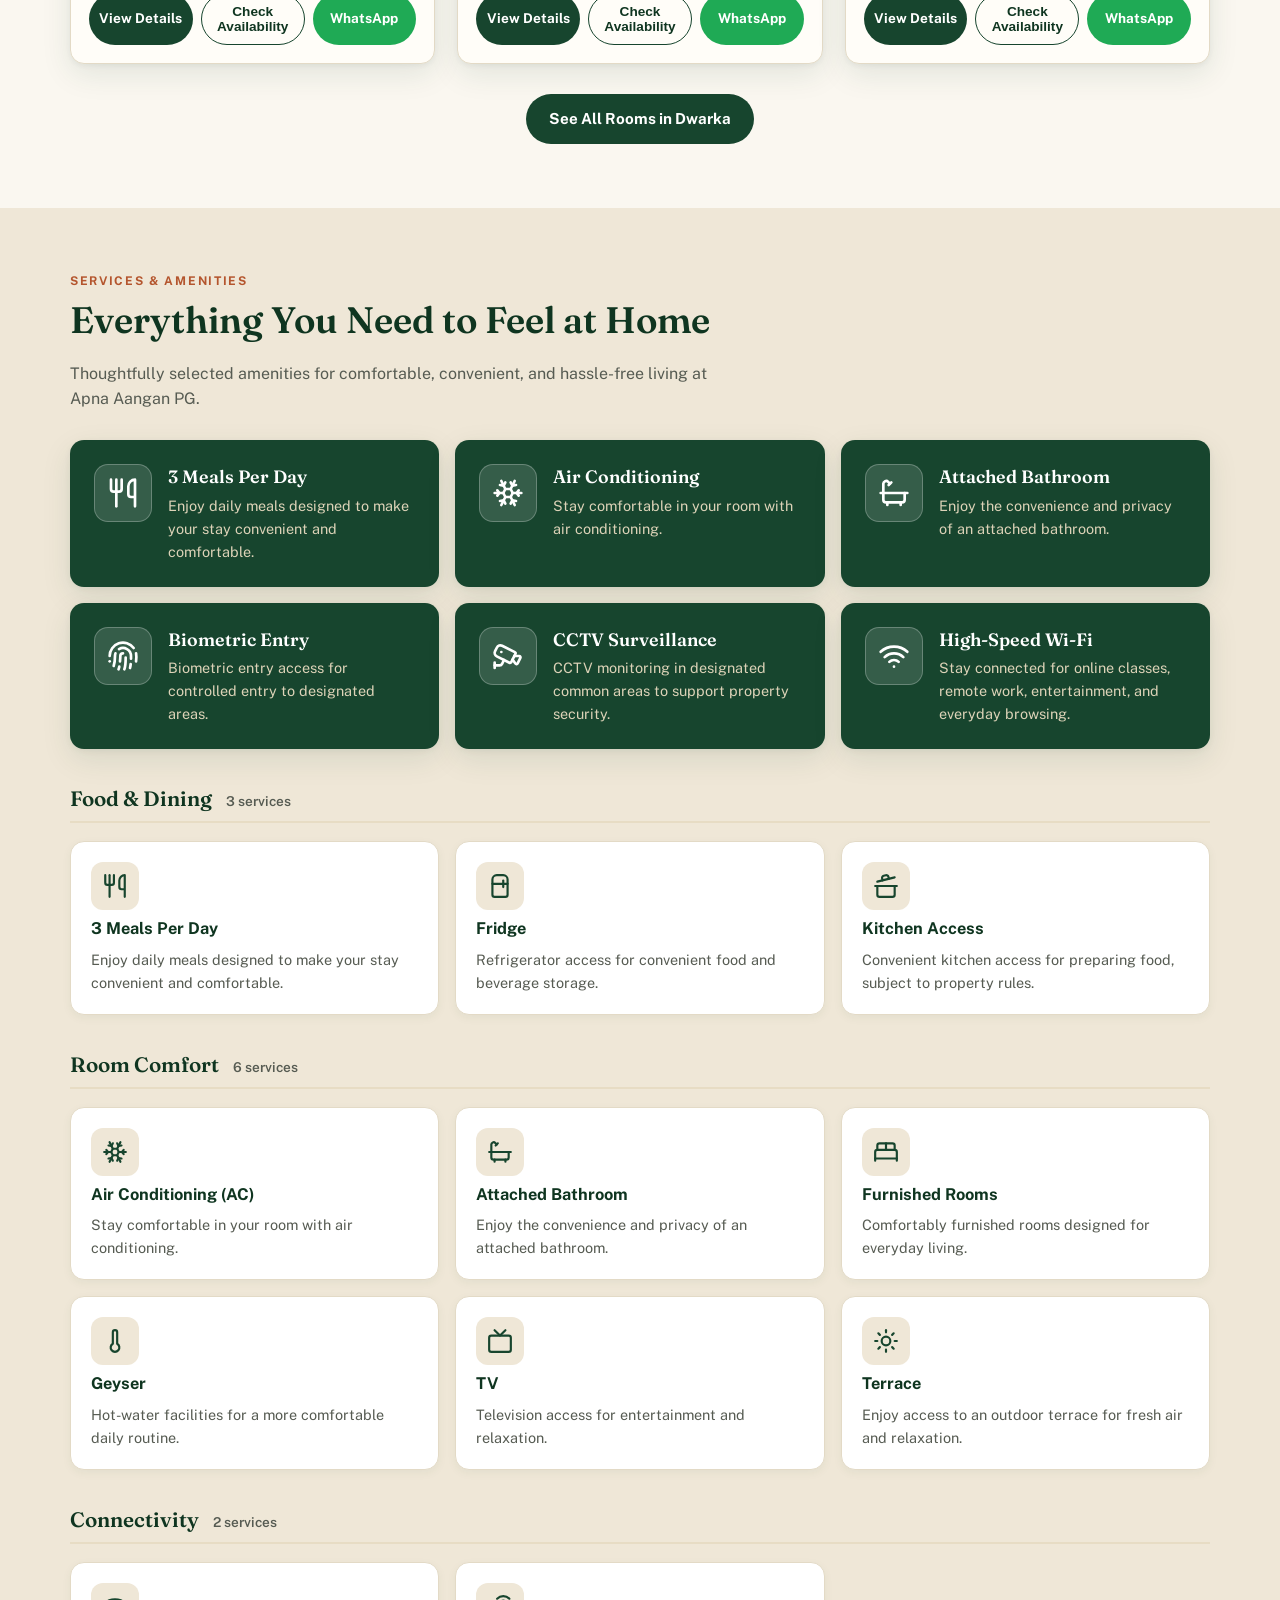
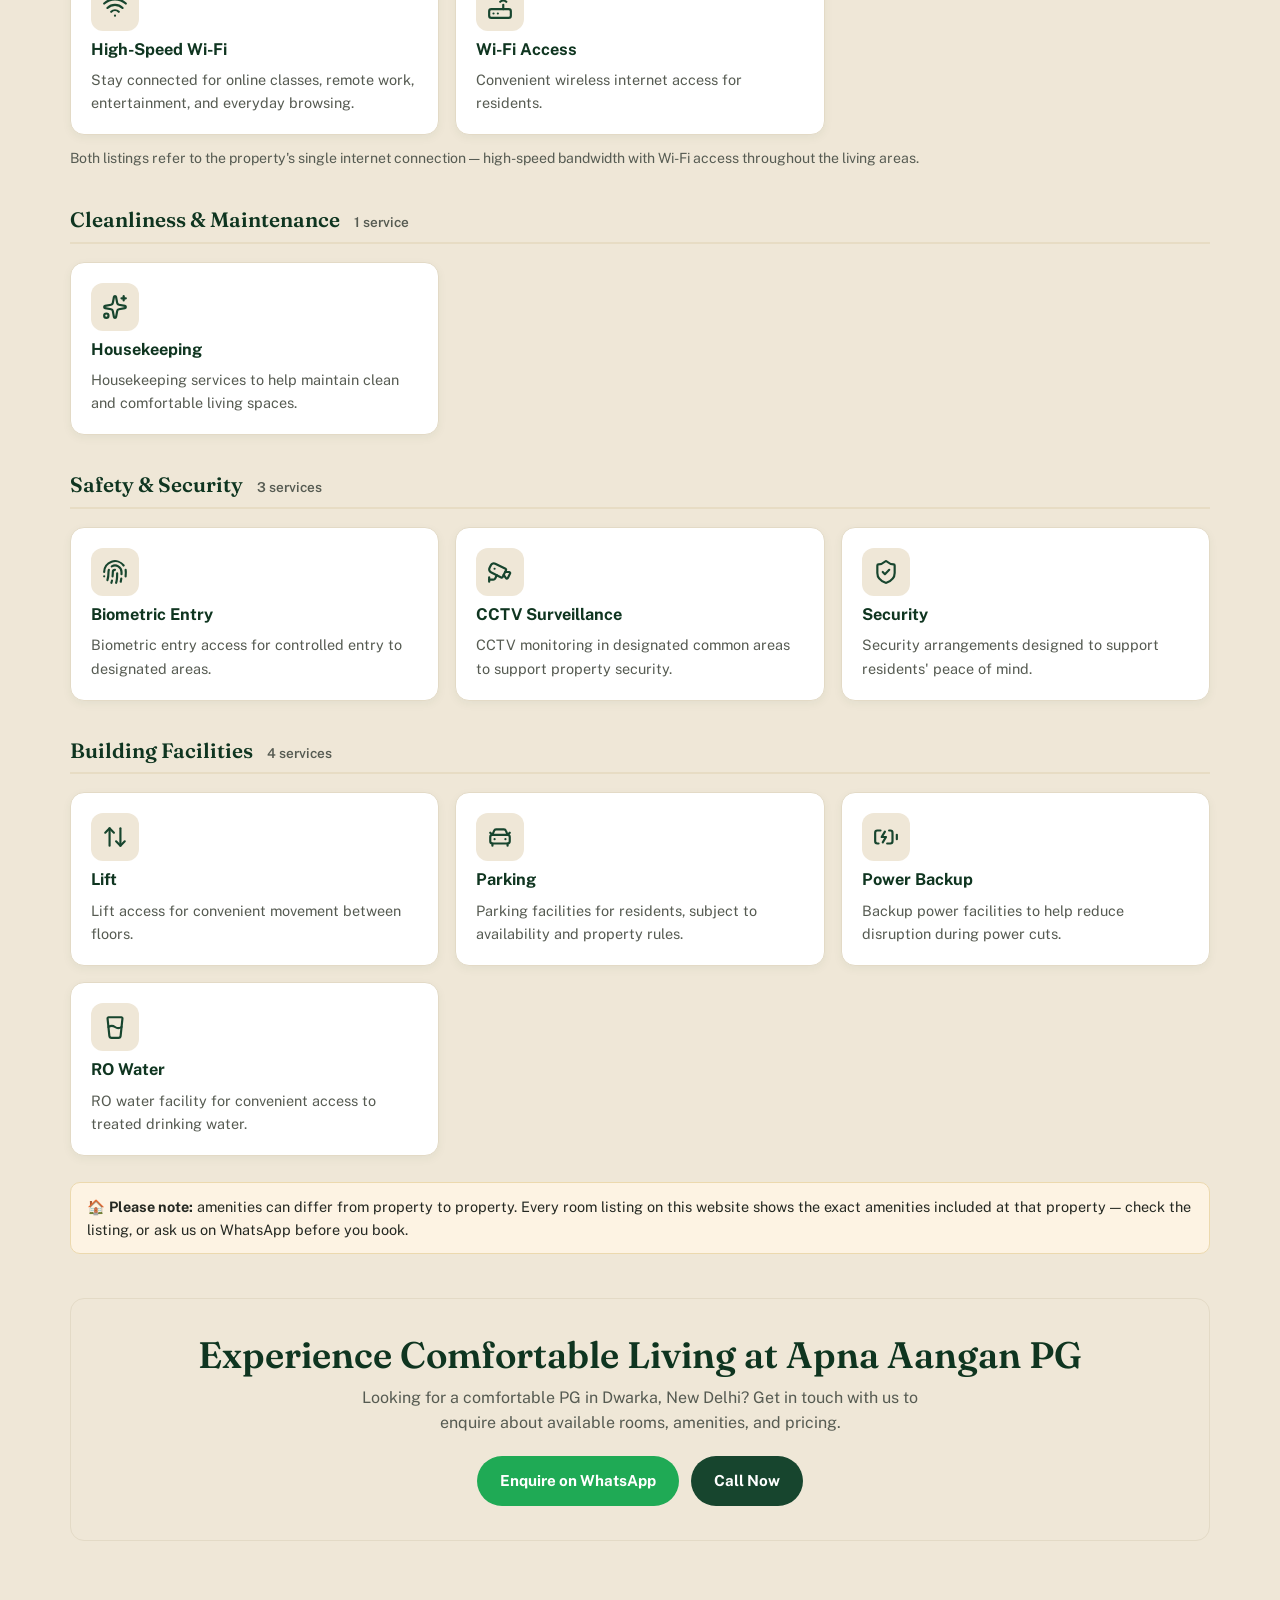
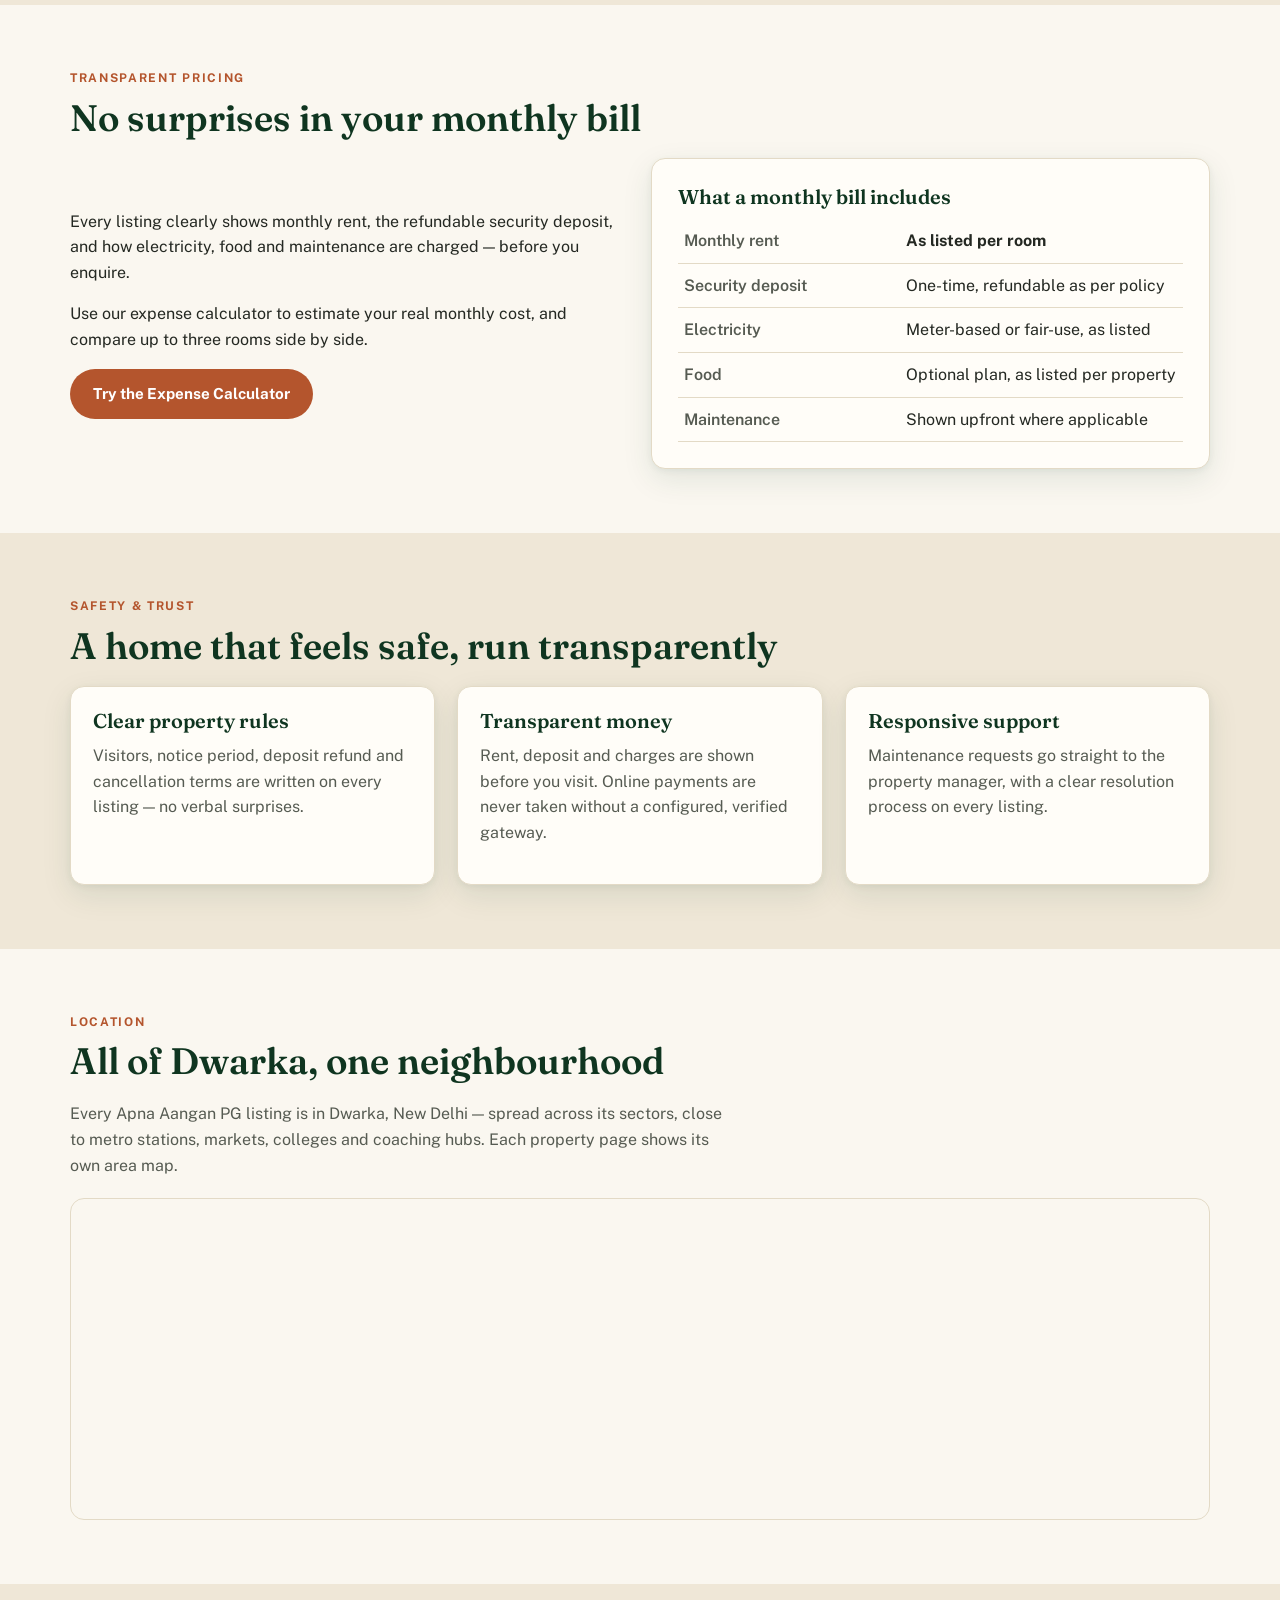
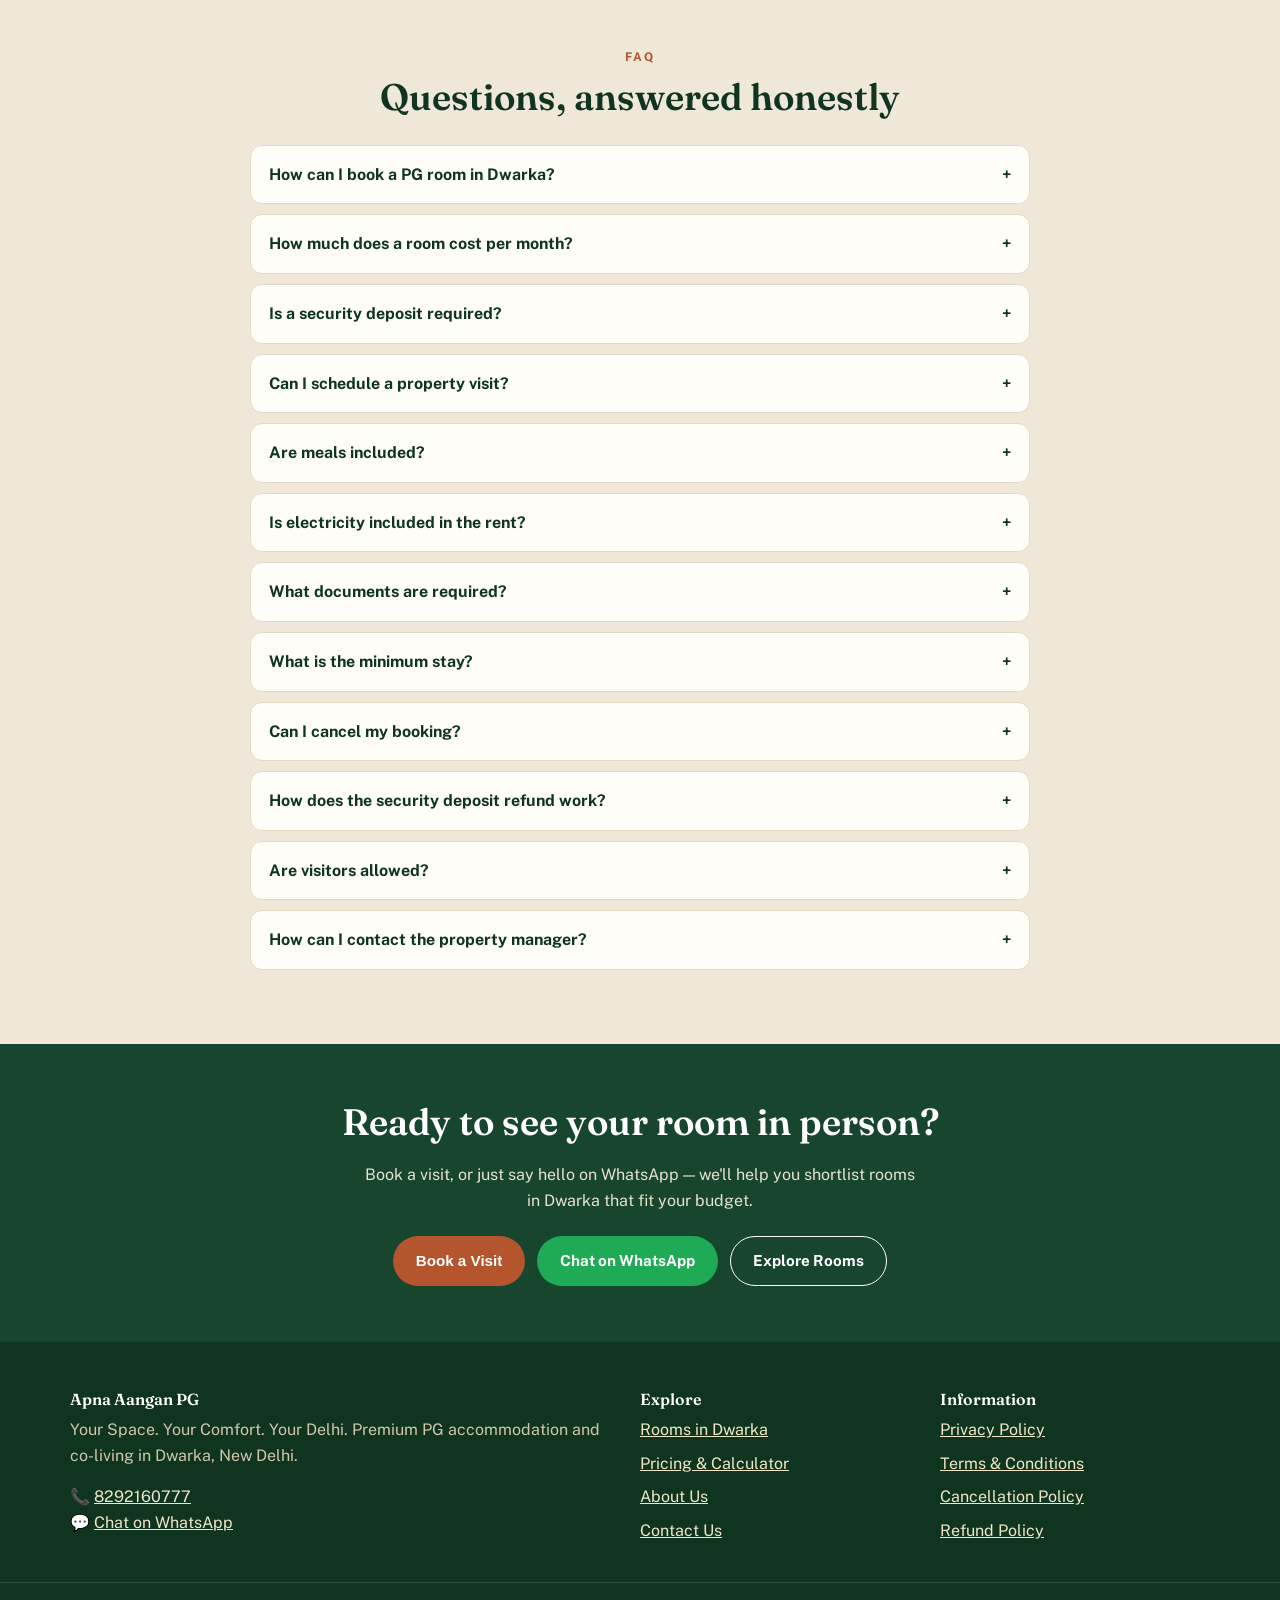
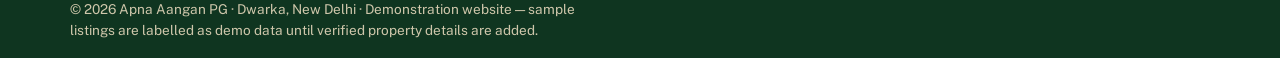
==== commit ff2f0615: "Add files via upload" ====
--- a/index.html
+++ b/index.html
@@ -8,7 +8,7 @@
 <meta property="og:title" content="Apna Aangan PG — Your Space. Your Comfort. Your Delhi.">
 <meta property="og:description" content="Find your perfect space in Dwarka. Furnished PG rooms, transparent pricing, easy enquiries.">
 <meta property="og:type" content="website">
-<meta property="og:image" content="https://wwwritikraushan14.github.io/apna-aangan-pg/images%20-%20Copy/room-single.jpg">
+<meta property="og:image" content="https://wwwritikraushan14.github.io/apna-aangan-pg/room-single.jpg">
 <link rel="canonical" href="">
 <link rel="preconnect" href="https://fonts.googleapis.com">
 <link href="https://fonts.googleapis.com/css2?family=Fraunces:wght@500;600;700&family=Public+Sans:wght@400;600;700;800&display=swap" rel="stylesheet">
@@ -19,7 +19,7 @@
 </head>
 <body>
 <section class="hero">
-  <img class="hero-img" src="images%20-%20Copy/room-single.jpg" style="object-position:center 32%" alt="Furnished PG room with bed and study desk — Apna Aangan PG, Dwarka, Delhi" fetchpriority="high">
+  <img class="hero-img" src="room-single.jpg" style="object-position:center 32%" alt="Furnished PG room with bed and study desk — Apna Aangan PG, Dwarka, Delhi" fetchpriority="high">
   <div class="hero-shade"></div>
   <div class="container">
     <p class="eyebrow" style="color:#f0c26b">Premium PG Accommodation · Dwarka, New Delhi</p>
